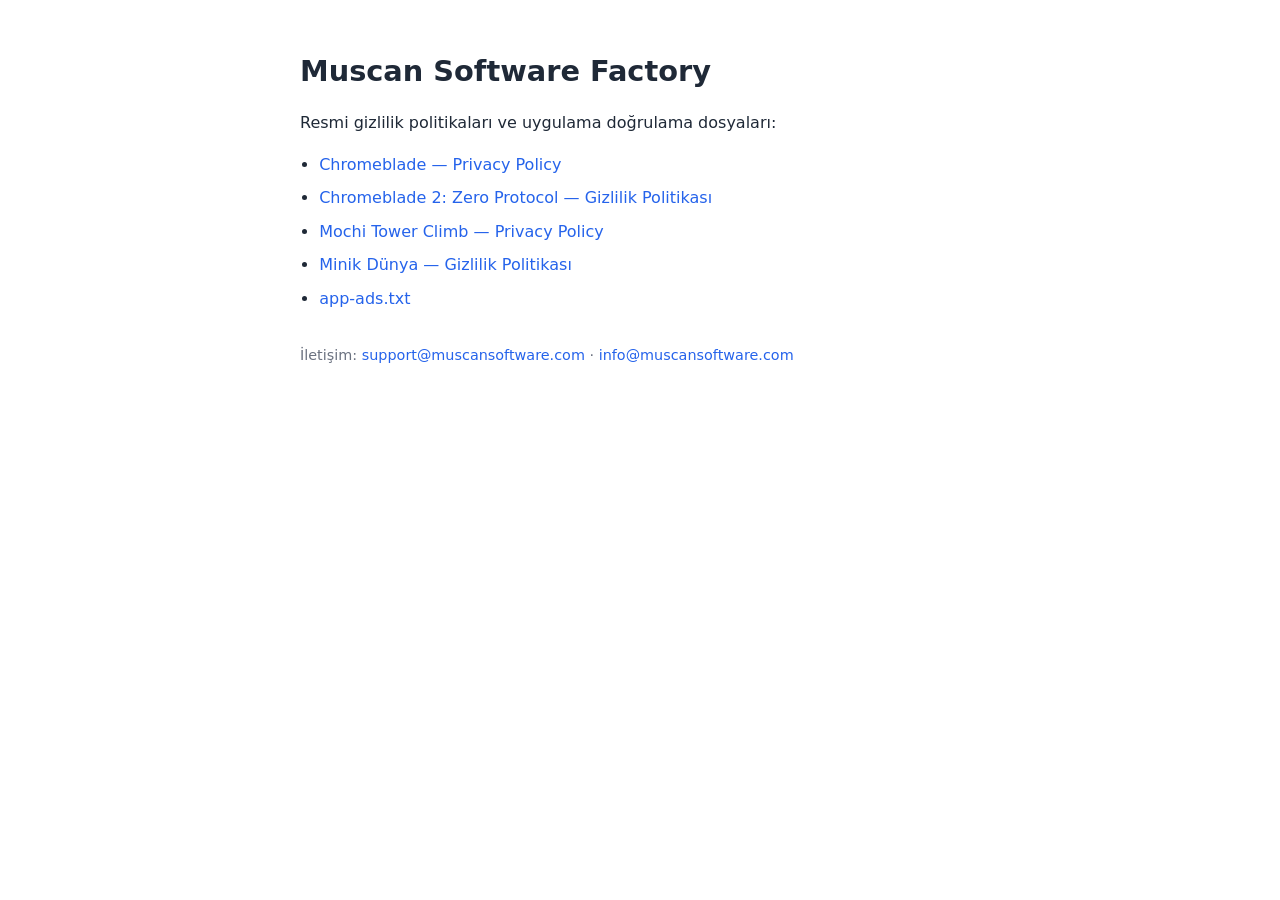
==== index.html @ c7fee3d6 "Initial legal pages, privacy policies and app-ads.txt" ====
﻿<!DOCTYPE html>
<html lang="tr">
<head>
  <meta charset="UTF-8" />
  <meta name="viewport" content="width=device-width, initial-scale=1.0" />
  <title>Muscan Software Factory — Legal &amp; Privacy</title>
  <style>
    body { font-family: system-ui, -apple-system, sans-serif; max-width: 680px; margin: 48px auto; padding: 0 20px; line-height: 1.6; color: #1f2937; }
    h1 { font-size: 1.8rem; margin-bottom: 0.5rem; }
    ul { padding-left: 1.2rem; }
    li { margin: 8px 0; }
    a { color: #2563eb; text-decoration: none; }
    a:hover { text-decoration: underline; }
    .meta { color: #6b7280; font-size: 0.9rem; margin-top: 2rem; }
  </style>
</head>
<body>
  <h1>Muscan Software Factory</h1>
  <p>Resmi gizlilik politikaları ve uygulama doğrulama dosyaları:</p>
  <ul>
    <li><a href="privacy/chromeblade.html">Chromeblade — Privacy Policy</a></li>
    <li><a href="privacy/chromeblade-2.html">Chromeblade 2: Zero Protocol — Gizlilik Politikası</a></li>
    <li><a href="privacy/mochi-tower.html">Mochi Tower Climb — Privacy Policy</a></li>
    <li><a href="privacy/minik-dunya.html">Minik Dünya — Gizlilik Politikası</a></li>
    <li><a href="app-ads.txt">app-ads.txt</a></li>
  </ul>
  <p class="meta">İletişim: <a href="mailto:support@muscansoftware.com">support@muscansoftware.com</a> · <a href="mailto:info@muscansoftware.com">info@muscansoftware.com</a></p>
</body>
</html>
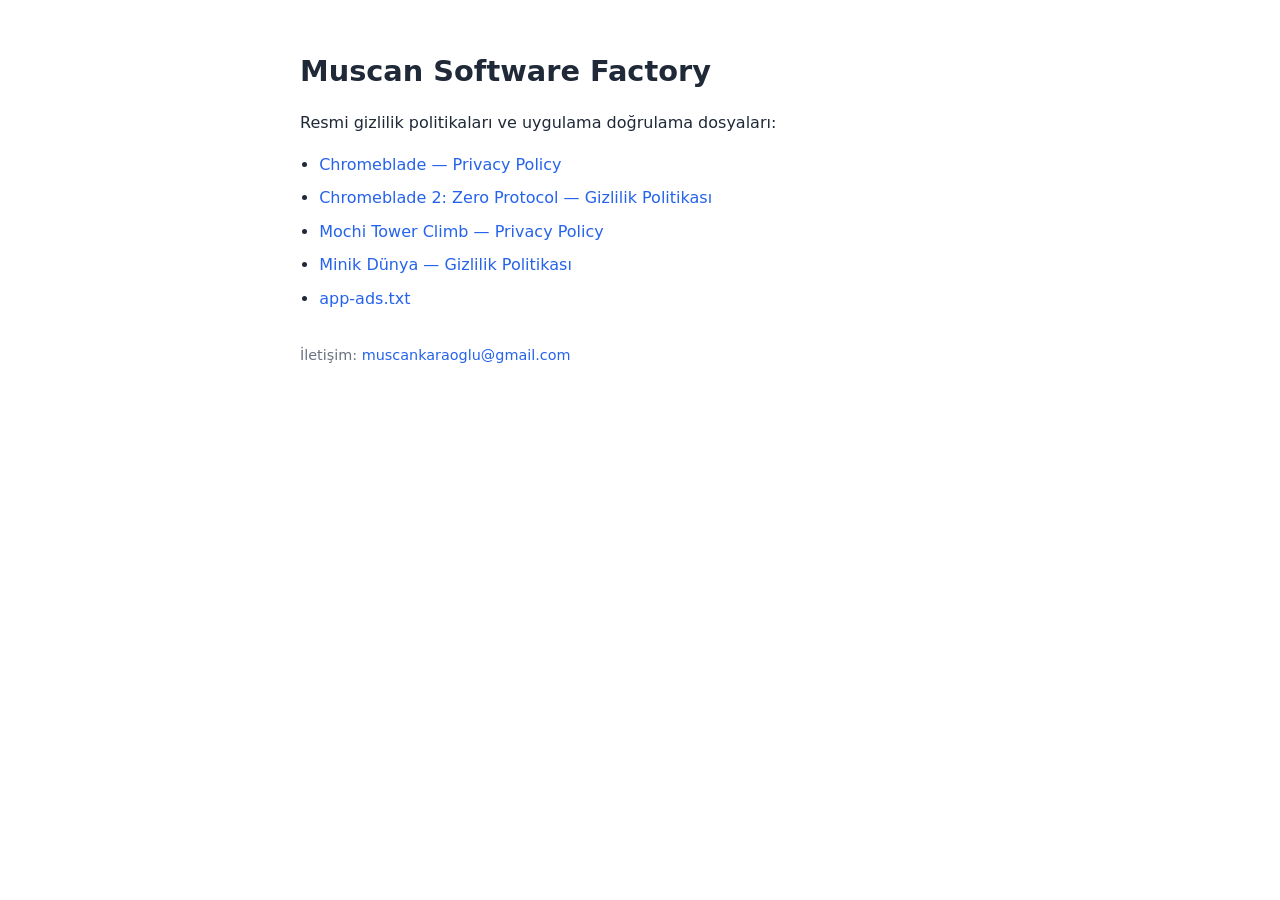
==== commit 44e00dc0: "Update contact email to muscankaraoglu@gmail.com" ====
--- a/index.html
+++ b/index.html
@@ -24,6 +24,7 @@
     <li><a href="privacy/minik-dunya.html">Minik Dünya — Gizlilik Politikası</a></li>
     <li><a href="app-ads.txt">app-ads.txt</a></li>
   </ul>
-  <p class="meta">İletişim: <a href="mailto:support@muscansoftware.com">support@muscansoftware.com</a> · <a href="mailto:info@muscansoftware.com">info@muscansoftware.com</a></p>
+  <p class="meta">İletişim: <a href="mailto:muscankaraoglu@gmail.com">muscankaraoglu@gmail.com</a></p>
 </body>
 </html>
+
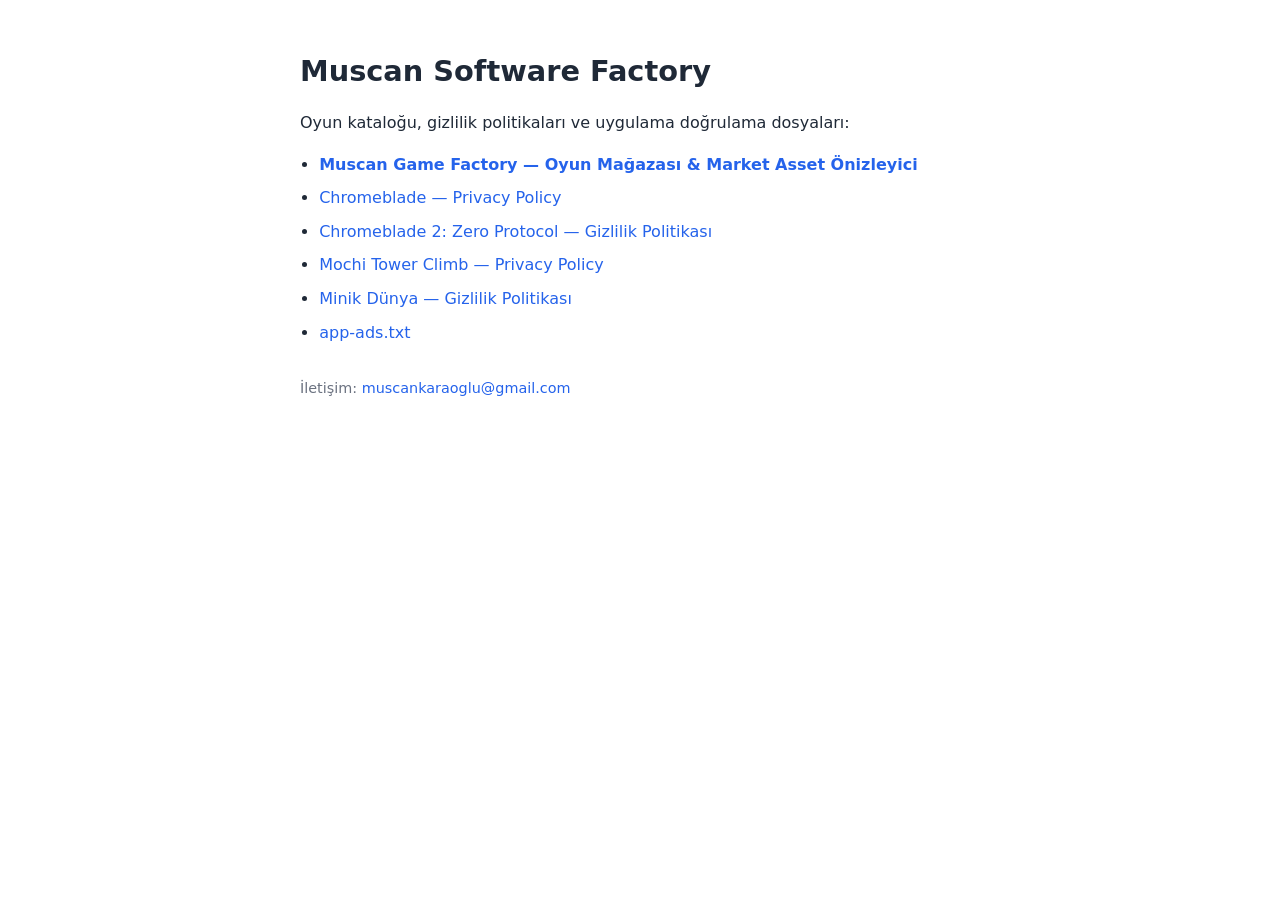
==== commit 82669c4f: "feat(store): add Muscan Game Factory store subpage with app icon and market assets" ====
--- a/index.html
+++ b/index.html
@@ -4,6 +4,8 @@
   <meta charset="UTF-8" />
   <meta name="viewport" content="width=device-width, initial-scale=1.0" />
   <title>Muscan Software Factory — Legal &amp; Privacy</title>
+  <link rel="icon" type="image/png" href="store/app-icon.png" />
+  <link rel="apple-touch-icon" href="store/app-icon.png" />
   <style>
     body { font-family: system-ui, -apple-system, sans-serif; max-width: 680px; margin: 48px auto; padding: 0 20px; line-height: 1.6; color: #1f2937; }
     h1 { font-size: 1.8rem; margin-bottom: 0.5rem; }
@@ -16,8 +18,9 @@
 </head>
 <body>
   <h1>Muscan Software Factory</h1>
-  <p>Resmi gizlilik politikaları ve uygulama doğrulama dosyaları:</p>
+  <p>Oyun kataloğu, gizlilik politikaları ve uygulama doğrulama dosyaları:</p>
   <ul>
+    <li><strong><a href="store/">Muscan Game Factory — Oyun Mağazası &amp; Market Asset Önizleyici</a></strong></li>
     <li><a href="privacy/chromeblade.html">Chromeblade — Privacy Policy</a></li>
     <li><a href="privacy/chromeblade-2.html">Chromeblade 2: Zero Protocol — Gizlilik Politikası</a></li>
     <li><a href="privacy/mochi-tower.html">Mochi Tower Climb — Privacy Policy</a></li>
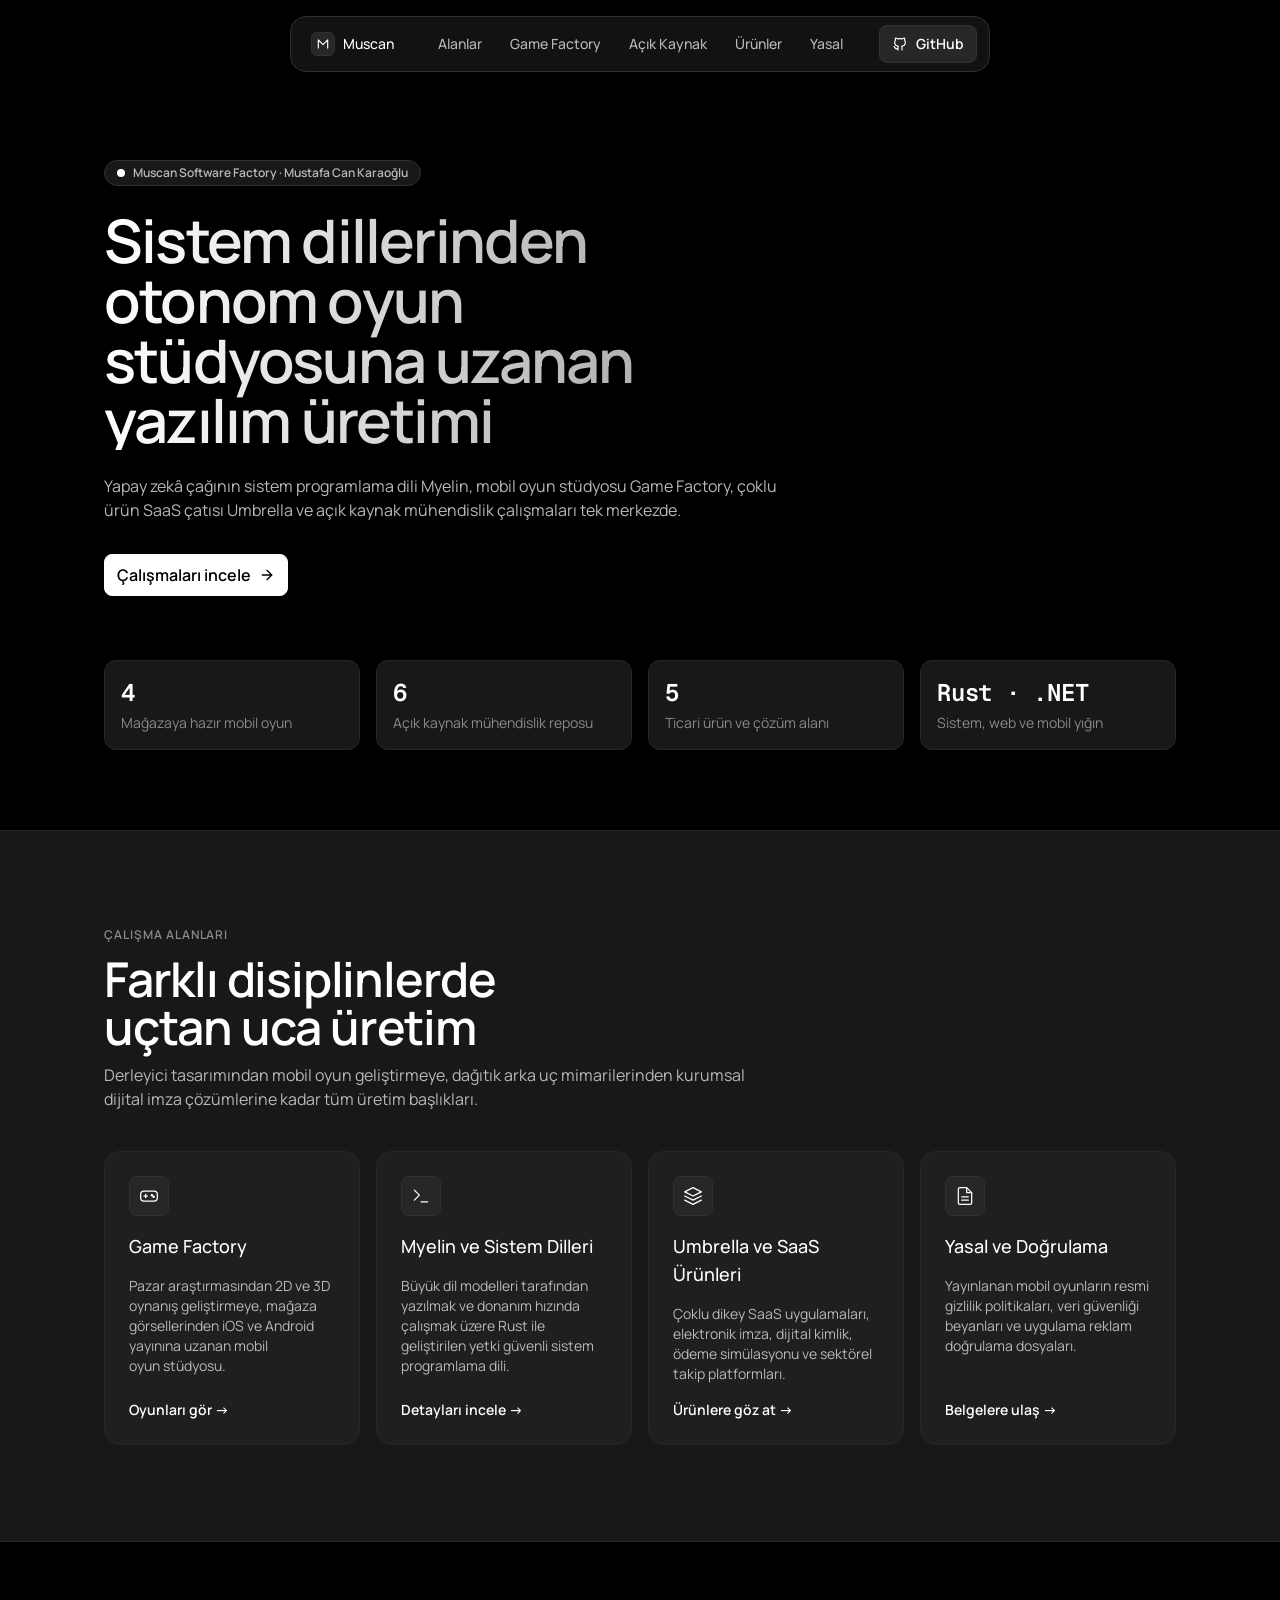
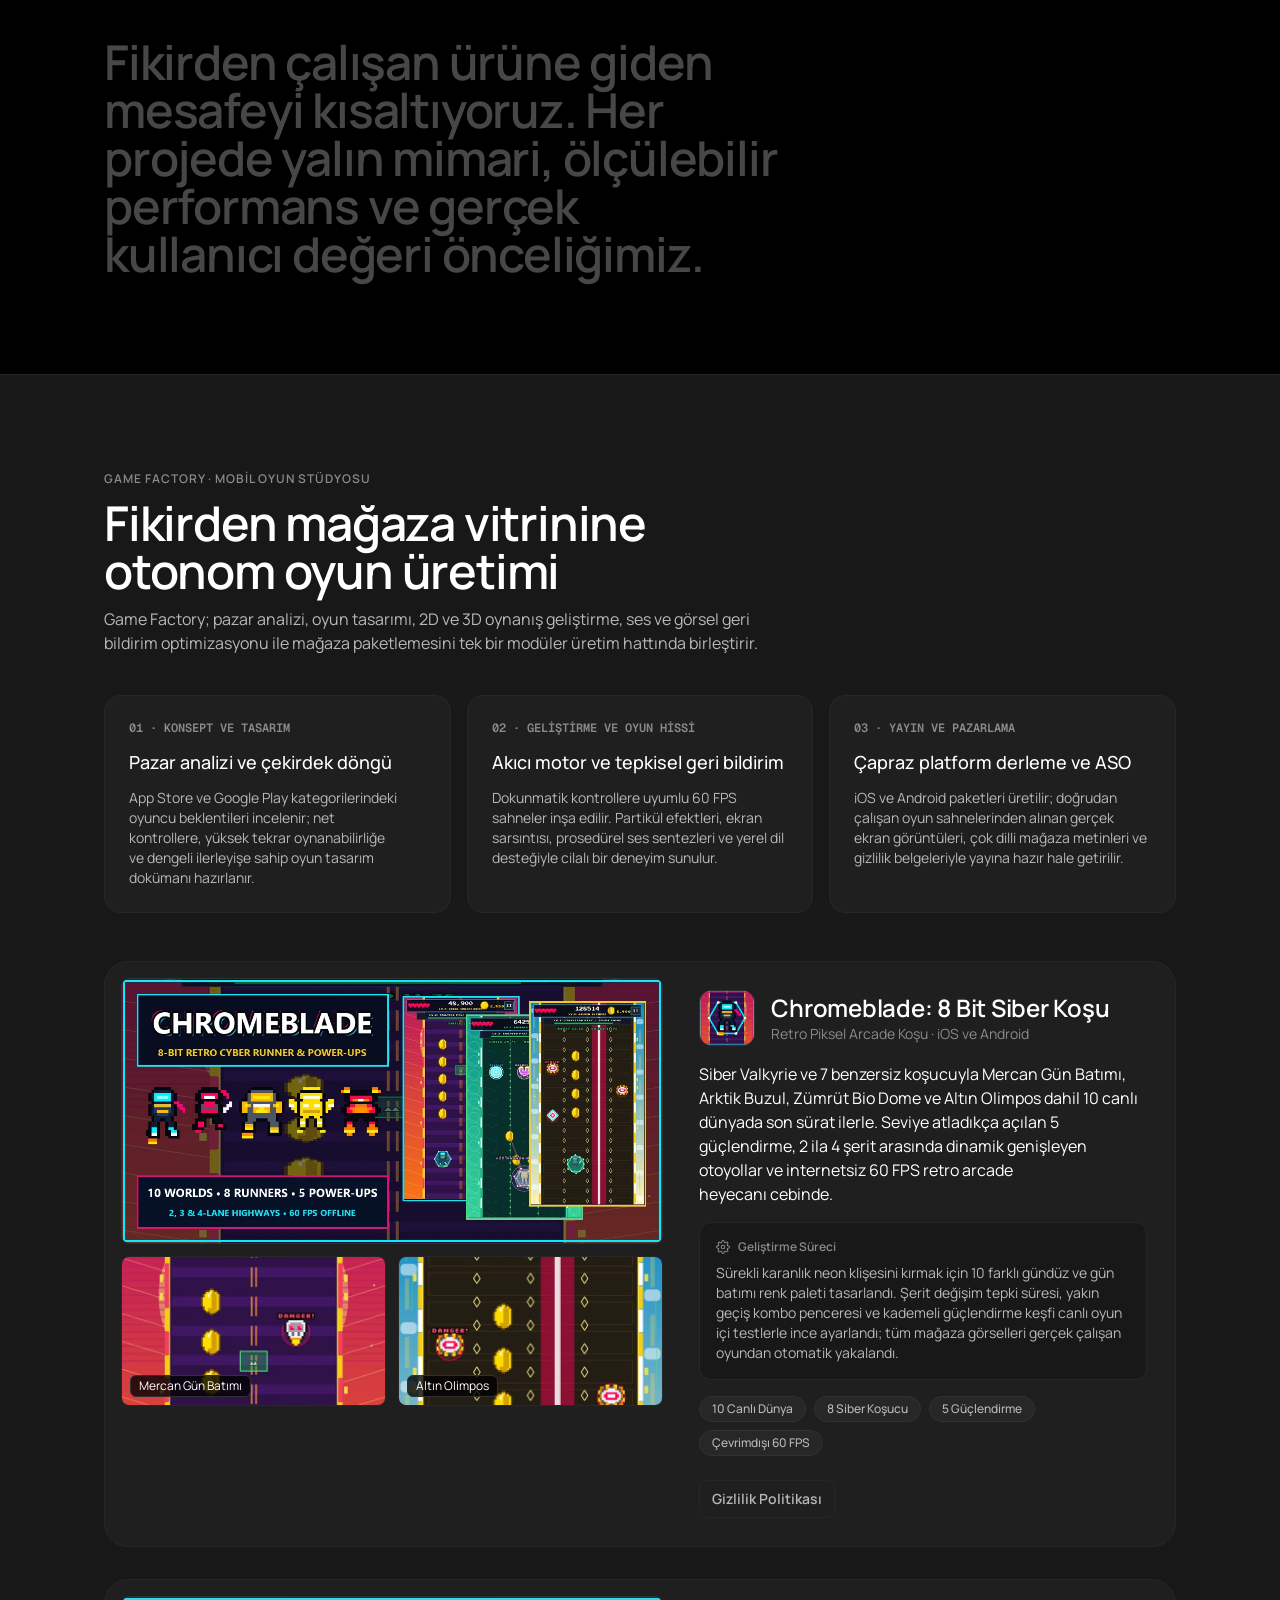
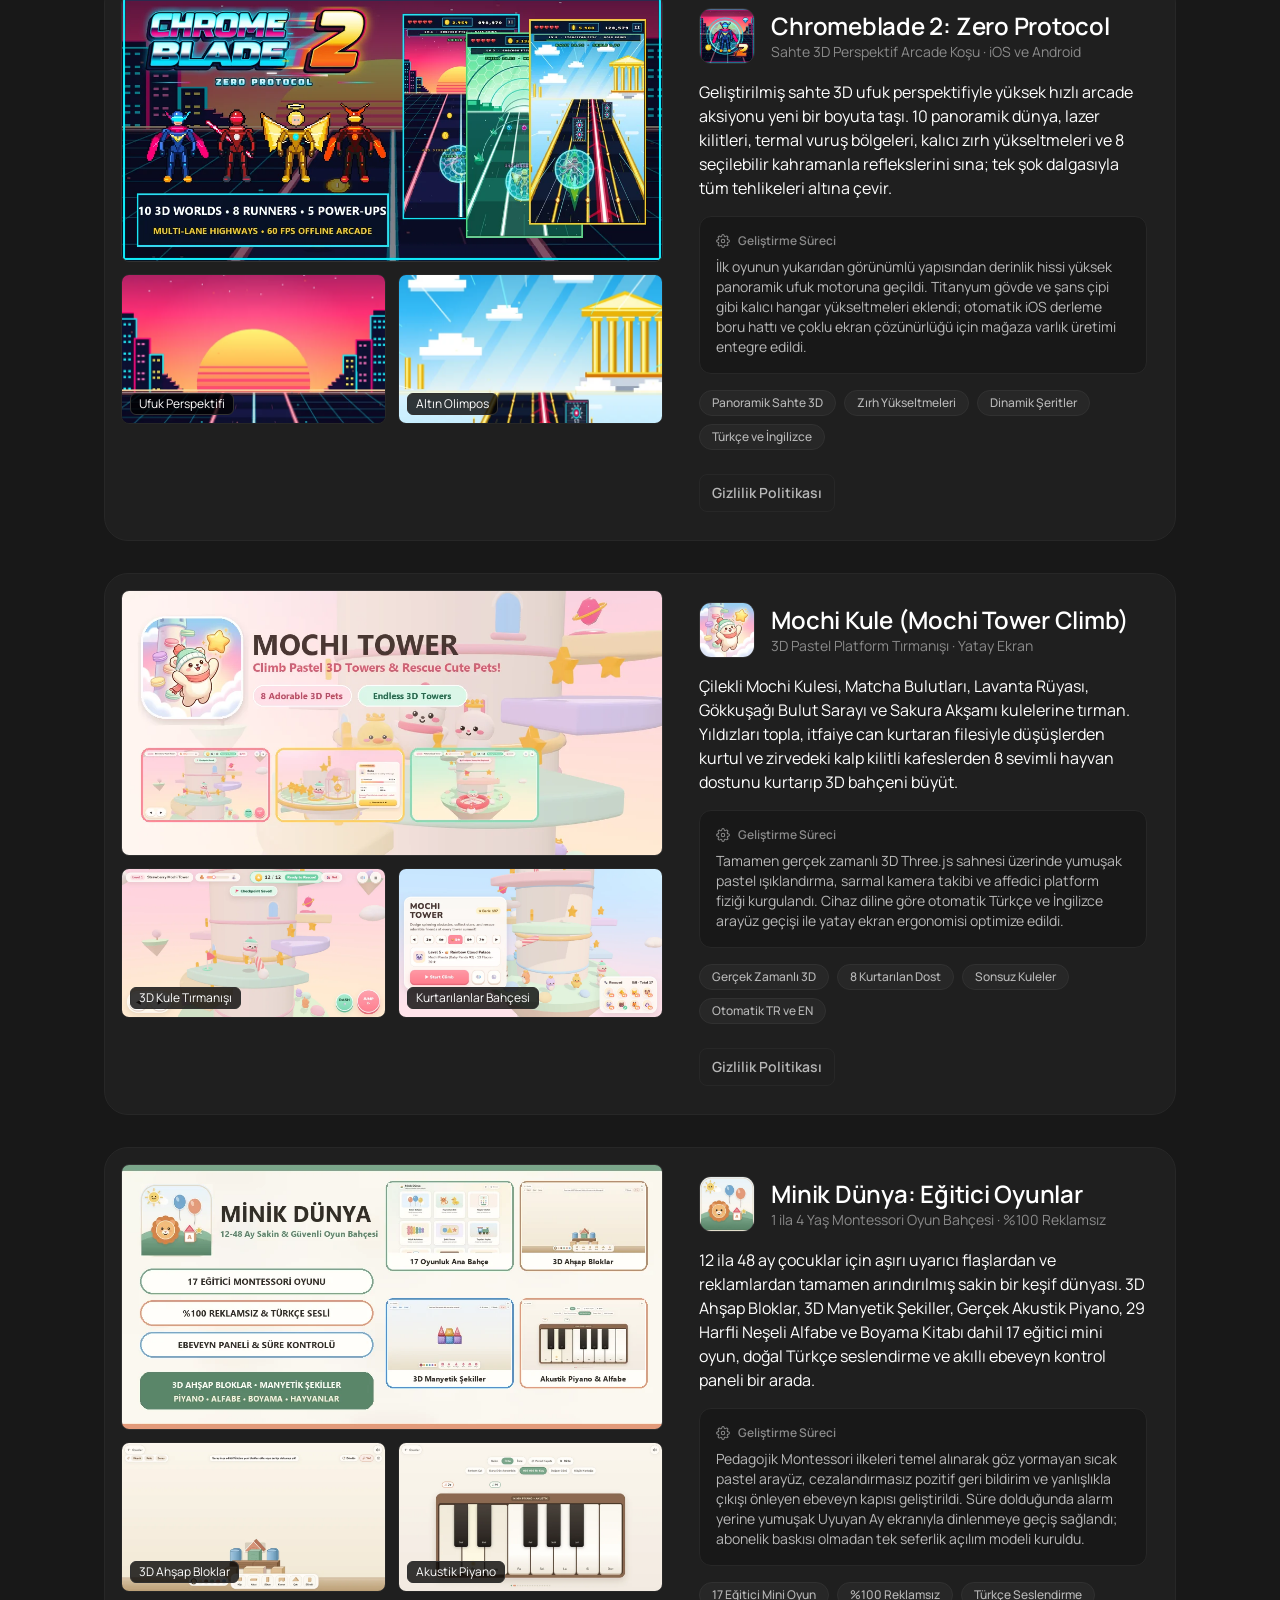
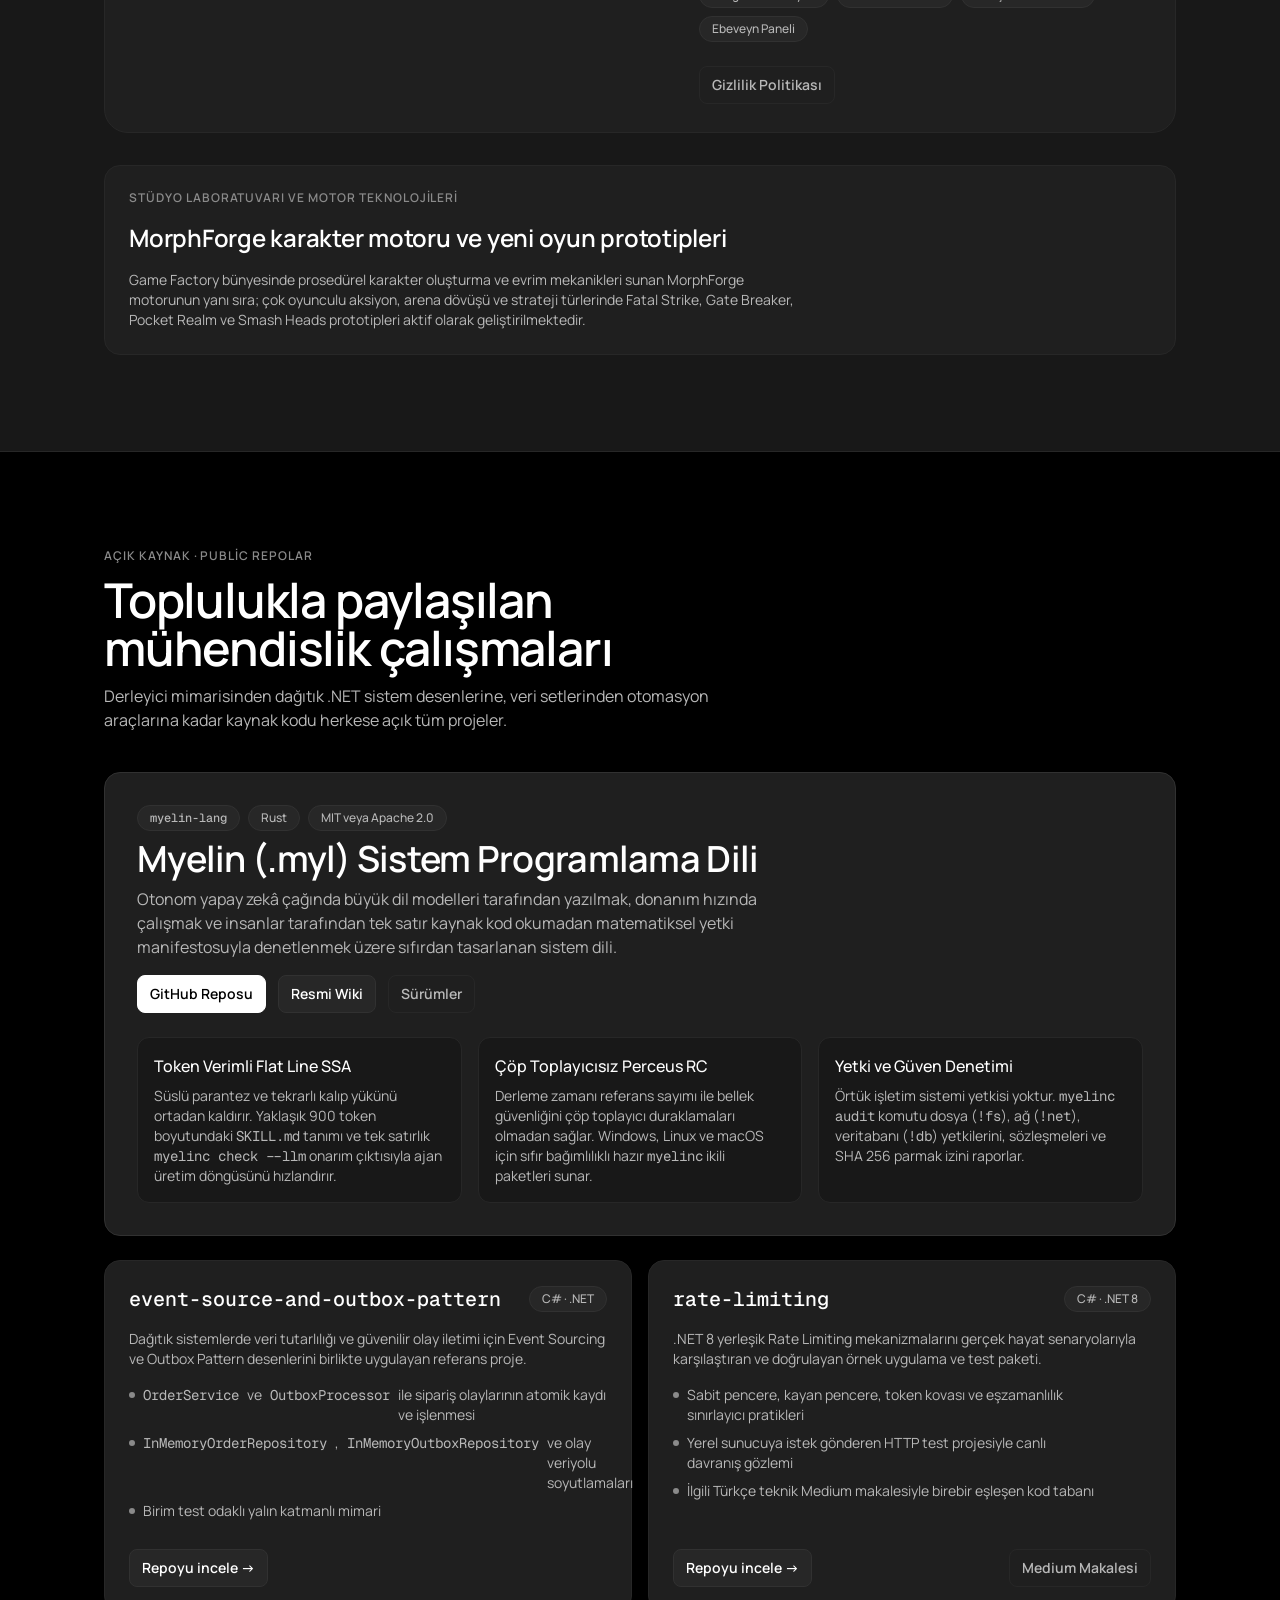
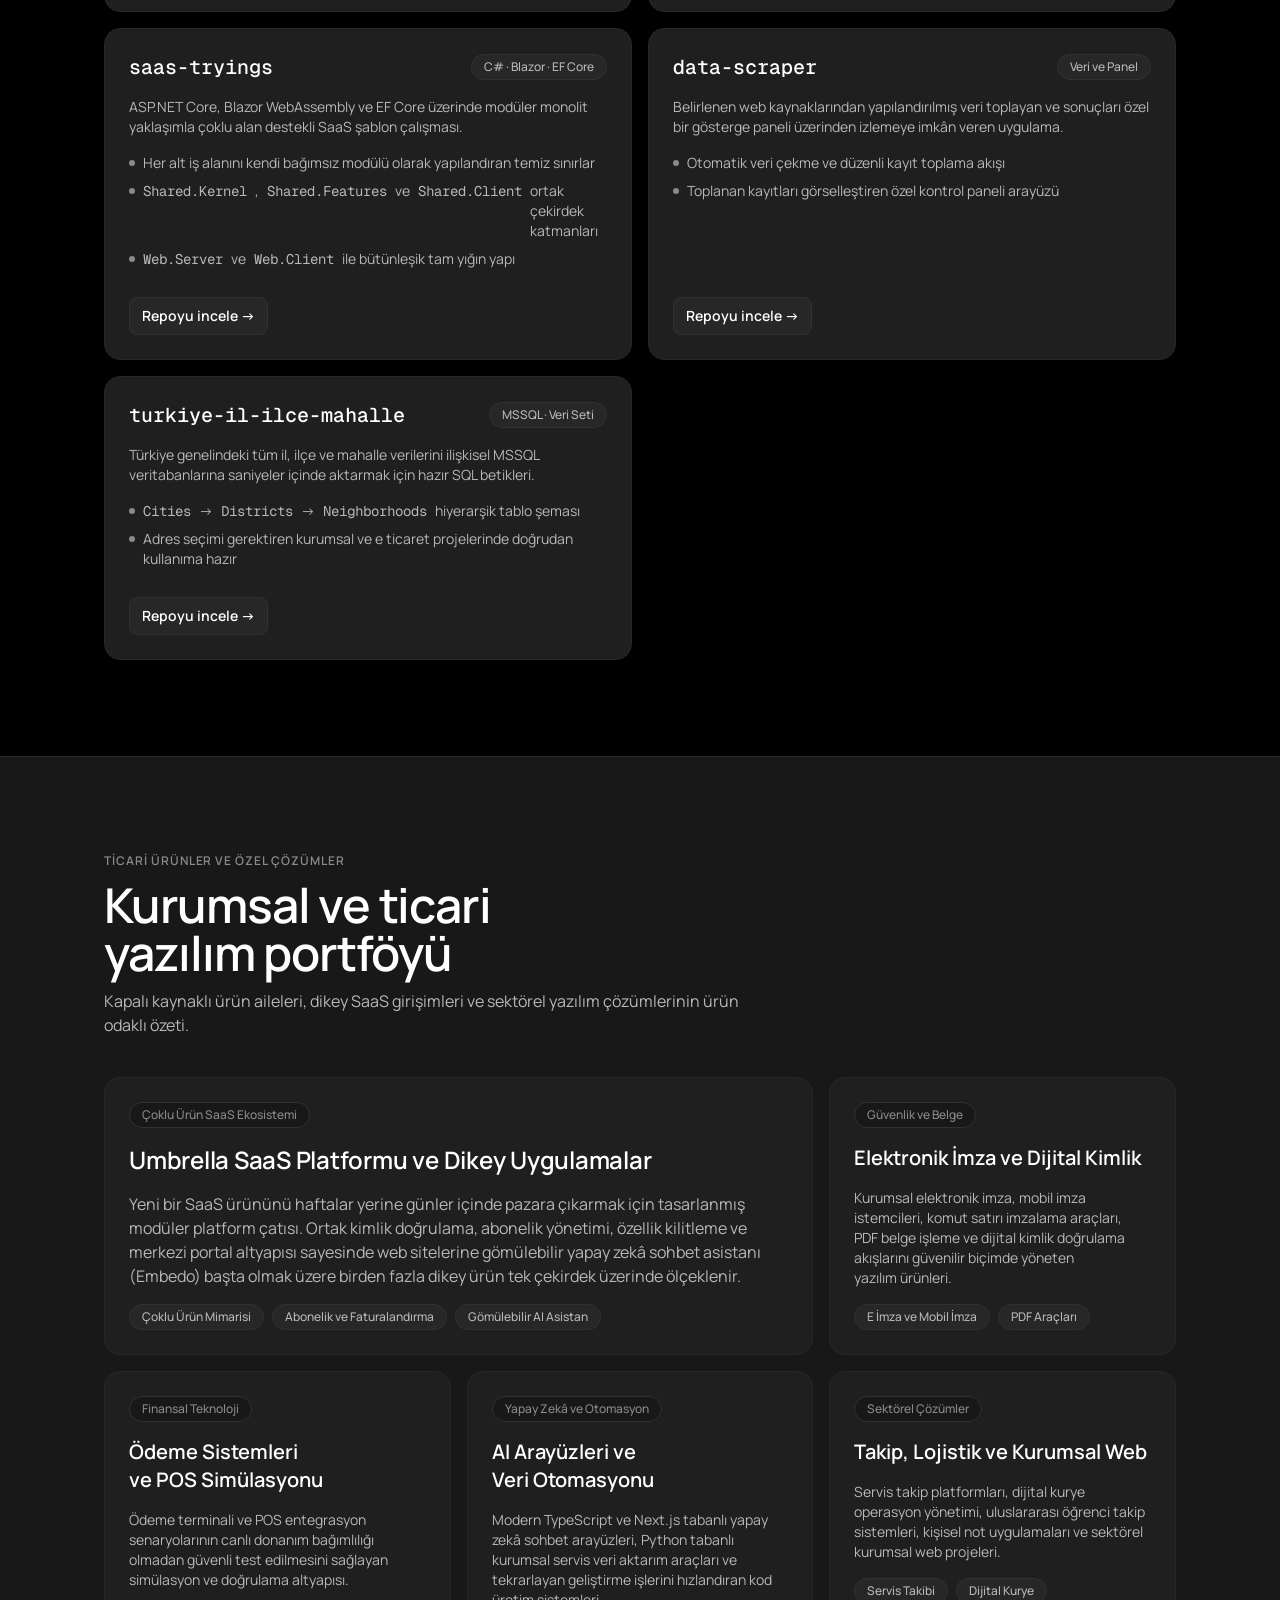
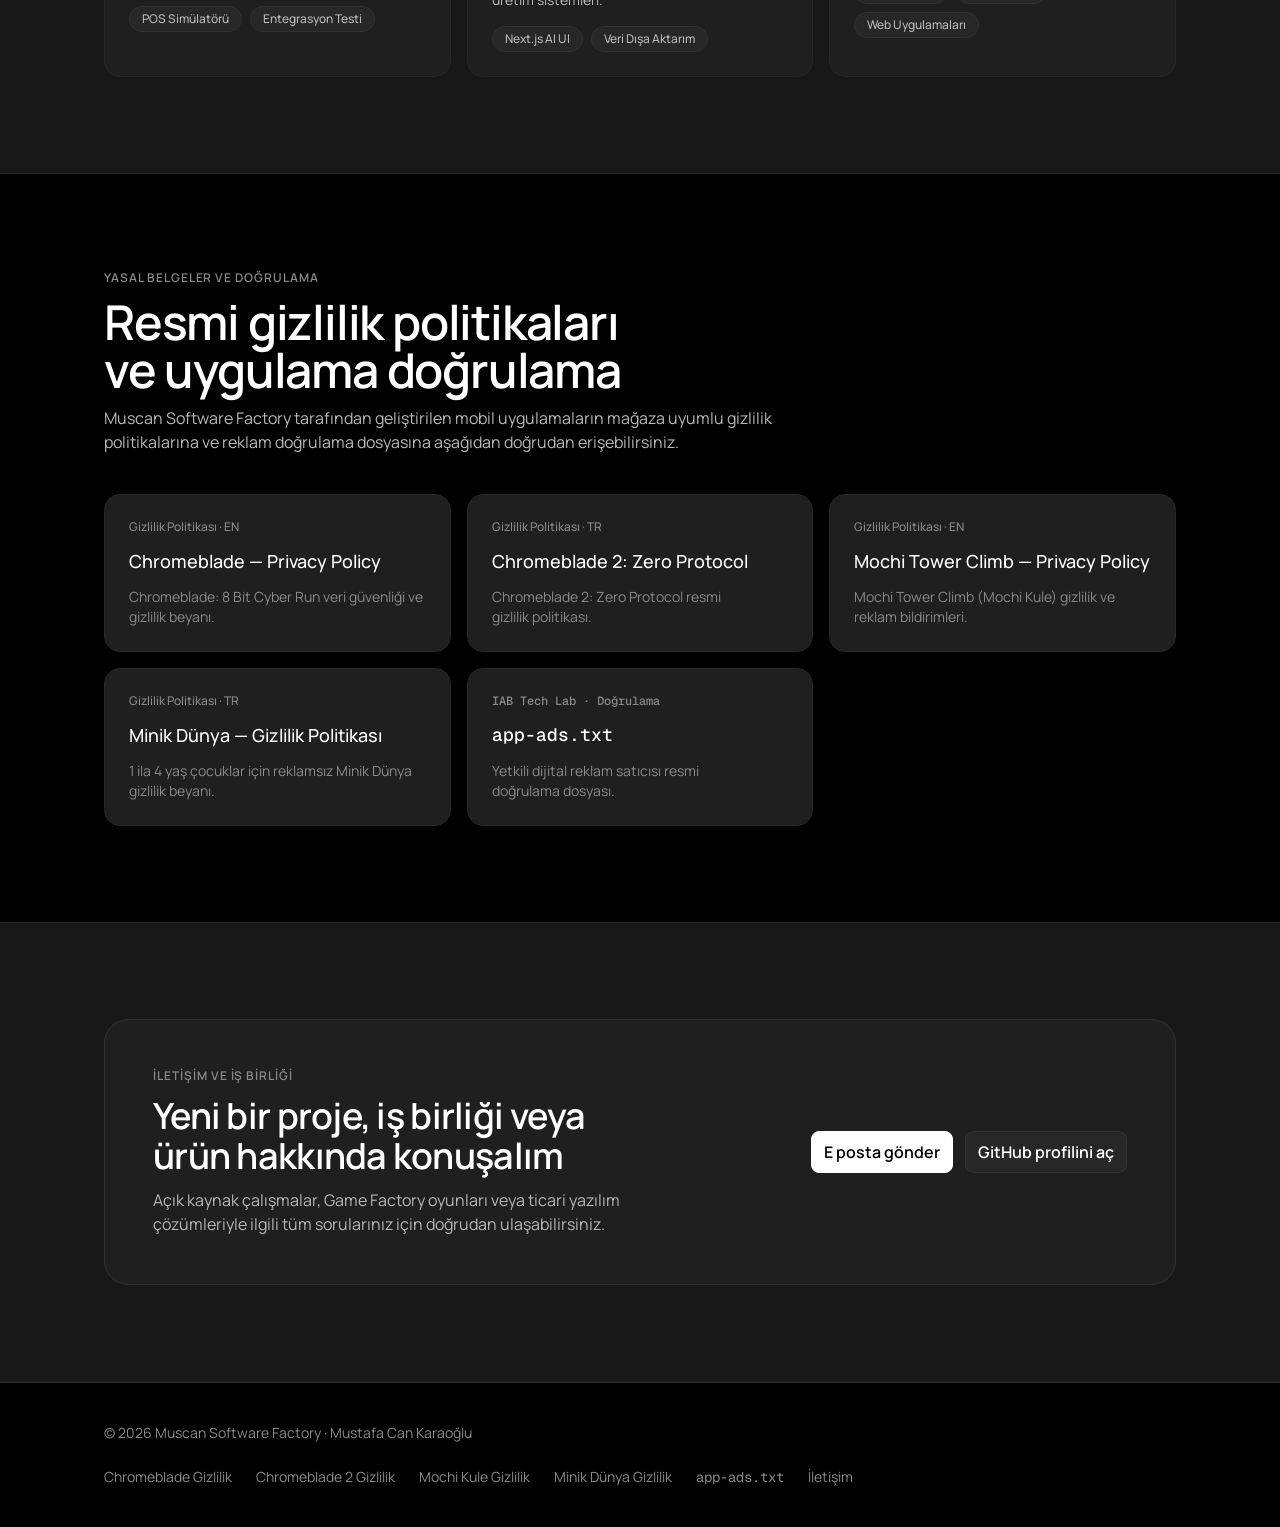
==== commit 4278d339: "Update GitHub Pages landing page with full portfolio and Game Factory showcase" ====
--- a/index.html
+++ b/index.html
@@ -3,31 +3,775 @@
 <head>
   <meta charset="UTF-8" />
   <meta name="viewport" content="width=device-width, initial-scale=1.0" />
-  <title>Muscan Software Factory — Legal &amp; Privacy</title>
-  <link rel="icon" type="image/png" href="store/app-icon.png" />
-  <link rel="apple-touch-icon" href="store/app-icon.png" />
-  <style>
-    body { font-family: system-ui, -apple-system, sans-serif; max-width: 680px; margin: 48px auto; padding: 0 20px; line-height: 1.6; color: #1f2937; }
-    h1 { font-size: 1.8rem; margin-bottom: 0.5rem; }
-    ul { padding-left: 1.2rem; }
-    li { margin: 8px 0; }
-    a { color: #2563eb; text-decoration: none; }
-    a:hover { text-decoration: underline; }
-    .meta { color: #6b7280; font-size: 0.9rem; margin-top: 2rem; }
-  </style>
+  <title>Muscan Software Factory · Yazılım Mühendisliği, Açık Kaynak ve Oyun Stüdyosu</title>
+  <meta name="description" content="Mustafa Can Karaoğlu ve Muscan Software Factory: Myelin sistem dili, Game Factory mobil oyun stüdyosu, Umbrella SaaS ekosistemi, açık kaynak projeler ve resmi gizlilik politikaları." />
+  <meta property="og:type" content="website" />
+  <meta property="og:url" content="https://muscankaraoglu.github.io/" />
+  <meta property="og:title" content="Muscan Software Factory · Yazılım Mühendisliği ve Oyun Stüdyosu" />
+  <meta property="og:description" content="Myelin sistem programlama dili, Game Factory mobil oyunları, Umbrella SaaS ürünleri ve açık kaynak mühendislik çalışmaları." />
+  <meta property="og:image" content="https://muscankaraoglu.github.io/assets/games/chromeblade2-feature.webp" />
+  <meta name="twitter:card" content="summary_large_image" />
+  <meta name="theme-color" content="#000000" />
+  <link rel="icon" type="image/svg+xml" href="assets/favicon.svg" />
+  <link rel="preconnect" href="https://fonts.googleapis.com" />
+  <link rel="preconnect" href="https://fonts.gstatic.com" crossorigin />
+  <link href="https://fonts.googleapis.com/css2?family=Geist+Mono:wght@400;500;600&family=Manrope:wght@400;500;600;700&display=swap" rel="stylesheet" />
+  <link rel="stylesheet" href="styles.css" />
 </head>
 <body>
-  <h1>Muscan Software Factory</h1>
-  <p>Oyun kataloğu, gizlilik politikaları ve uygulama doğrulama dosyaları:</p>
-  <ul>
-    <li><strong><a href="store/">Muscan Game Factory — Oyun Mağazası &amp; Market Asset Önizleyici</a></strong></li>
-    <li><a href="privacy/chromeblade.html">Chromeblade — Privacy Policy</a></li>
-    <li><a href="privacy/chromeblade-2.html">Chromeblade 2: Zero Protocol — Gizlilik Politikası</a></li>
-    <li><a href="privacy/mochi-tower.html">Mochi Tower Climb — Privacy Policy</a></li>
-    <li><a href="privacy/minik-dunya.html">Minik Dünya — Gizlilik Politikası</a></li>
-    <li><a href="app-ads.txt">app-ads.txt</a></li>
-  </ul>
-  <p class="meta">İletişim: <a href="mailto:muscankaraoglu@gmail.com">muscankaraoglu@gmail.com</a></p>
+  <a href="#main-content" class="skip-link button-sm">İçeriğe geç</a>
+
+  <!-- Floating Top Navigation -->
+  <header class="nav-wrapper">
+    <nav class="nav-bar" aria-label="Ana gezinme">
+      <a href="#top" class="nav-brand">
+        <span class="nav-logo-mark" aria-hidden="true">
+          <svg width="14" height="14" viewBox="0 0 24 24" fill="none" stroke="currentColor" stroke-width="2" stroke-linecap="round" stroke-linejoin="round">
+            <path d="M4 19V5l8 8 8-8v14" />
+          </svg>
+        </span>
+        <span class="title-4">Muscan</span>
+      </a>
+
+      <ul class="nav-links">
+        <li><a href="#work-areas" class="nav-link title-4" data-section="work-areas">Alanlar</a></li>
+        <li><a href="#game-factory" class="nav-link title-4" data-section="game-factory">Game Factory</a></li>
+        <li><a href="#open-source" class="nav-link title-4" data-section="open-source">Açık Kaynak</a></li>
+        <li><a href="#private-works" class="nav-link title-4" data-section="private-works">Ürünler</a></li>
+        <li><a href="#legal" class="nav-link title-4" data-section="legal">Yasal</a></li>
+      </ul>
+
+      <div class="nav-actions">
+        <a href="https://github.com/muscankaraoglu" target="_blank" rel="noopener noreferrer" class="btn btn-secondary button-sm nav-desktop-cta">
+          <svg width="16" height="16" viewBox="0 0 24 24" fill="none" stroke="currentColor" stroke-width="1.75" stroke-linecap="round" stroke-linejoin="round" aria-hidden="true">
+            <path d="M9 19c-4.3 1.4-4.3-2.5-6-3m12 5v-3.5c0-1 .1-1.4-.5-2 2.8-.3 5.5-1.4 5.5-6a4.6 4.6 0 0 0-1.3-3.2 4.2 4.2 0 0 0-.1-3.2s-1.1-.3-3.5 1.3a12.3 12.3 0 0 0-6.2 0C6.5 2.8 5.4 3.1 5.4 3.1a4.2 4.2 0 0 0-.1 3.2A4.6 4.6 0 0 0 4 9.5c0 4.6 2.7 5.7 5.5 6-.6.6-.6 1.2-.5 2V21" />
+          </svg>
+          <span>GitHub</span>
+        </a>
+
+        <button id="menu-toggle" class="menu-toggle" type="button" aria-expanded="false" aria-controls="mobile-drawer" aria-label="Menüyü aç">
+          <span class="menu-toggle-lines" aria-hidden="true">
+            <span></span>
+            <span></span>
+          </span>
+        </button>
+      </div>
+    </nav>
+  </header>
+
+  <!-- Full-Height Mobile Menu Drawer -->
+  <div id="mobile-drawer" class="mobile-drawer" aria-hidden="true">
+    <nav aria-label="Mobil gezinme">
+      <ul class="mobile-drawer-list">
+        <li class="mobile-drawer-item"><a href="#work-areas" class="mobile-drawer-link heading-3">Çalışma Alanları</a></li>
+        <li class="mobile-drawer-item"><a href="#game-factory" class="mobile-drawer-link heading-3">Game Factory</a></li>
+        <li class="mobile-drawer-item"><a href="#open-source" class="mobile-drawer-link heading-3">Açık Kaynak</a></li>
+        <li class="mobile-drawer-item"><a href="#private-works" class="mobile-drawer-link heading-3">Ticari Ürünler</a></li>
+        <li class="mobile-drawer-item"><a href="#legal" class="mobile-drawer-link heading-3">Yasal ve Gizlilik</a></li>
+        <li class="mobile-drawer-item"><a href="https://github.com/muscankaraoglu" target="_blank" rel="noopener noreferrer" class="mobile-drawer-link heading-3">GitHub Profili</a></li>
+      </ul>
+    </nav>
+  </div>
+
+  <main id="main-content">
+    <!-- Hero Section -->
+    <section id="top" class="hero">
+      <div class="container">
+        <div class="hero-inner">
+          <div class="eyebrow-pill caption-3">
+            <span class="eyebrow-dot" aria-hidden="true"></span>
+            <span>Muscan Software Factory · Mustafa Can Karaoğlu</span>
+          </div>
+
+          <h1 class="heading-1 hero-heading">
+            Sistem dillerinden otonom oyun<br />stüdyosuna uzanan yazılım üretimi
+          </h1>
+
+          <p class="body-3 hero-sub">
+            Yapay zekâ çağının sistem programlama dili Myelin, mobil oyun stüdyosu Game Factory, çoklu ürün SaaS çatısı Umbrella ve açık kaynak mühendislik çalışmaları tek merkezde.
+          </p>
+
+          <div class="hero-cta-row">
+            <a href="#game-factory" class="btn btn-primary button-md">
+              <span>Çalışmaları incele</span>
+              <svg width="16" height="16" viewBox="0 0 24 24" fill="none" stroke="currentColor" stroke-width="2" stroke-linecap="round" stroke-linejoin="round" aria-hidden="true">
+                <path d="M5 12h14" />
+                <path d="m12 5 7 7-7 7" />
+              </svg>
+            </a>
+          </div>
+
+          <div class="proof-strip" aria-label="Öne çıkan çalışmalar özeti">
+            <div class="proof-item">
+              <span class="heading-5 proof-value mono">4</span>
+              <span class="caption-2 proof-label">Mağazaya hazır mobil oyun</span>
+            </div>
+            <div class="proof-item">
+              <span class="heading-5 proof-value mono">6</span>
+              <span class="caption-2 proof-label">Açık kaynak mühendislik reposu</span>
+            </div>
+            <div class="proof-item">
+              <span class="heading-5 proof-value mono">5</span>
+              <span class="caption-2 proof-label">Ticari ürün ve çözüm alanı</span>
+            </div>
+            <div class="proof-item">
+              <span class="heading-5 proof-value mono">Rust · .NET</span>
+              <span class="caption-2 proof-label">Sistem, web ve mobil yığın</span>
+            </div>
+          </div>
+        </div>
+      </div>
+    </section>
+
+    <!-- Work Areas Overview -->
+    <section id="work-areas" class="section section-elevated">
+      <div class="container">
+        <div class="section-header reveal">
+          <span class="caption-3 section-kicker">Çalışma Alanları</span>
+          <h2 class="heading-2">Farklı disiplinlerde uçtan uca üretim</h2>
+          <p class="body-3 section-desc">
+            Derleyici tasarımından mobil oyun geliştirmeye, dağıtık arka uç mimarilerinden kurumsal dijital imza çözümlerine kadar tüm üretim başlıkları.
+          </p>
+        </div>
+
+        <div class="pillars-grid">
+          <article class="pillar-card reveal">
+            <div class="pillar-icon" aria-hidden="true">
+              <svg width="20" height="20" viewBox="0 0 24 24" fill="none" stroke="currentColor" stroke-width="1.5" stroke-linecap="round" stroke-linejoin="round">
+                <rect x="2" y="6" width="20" height="12" rx="4" />
+                <path d="M6 12h4" />
+                <path d="M8 10v4" />
+                <circle cx="15.5" cy="11" r="0.75" fill="currentColor" />
+                <circle cx="17.5" cy="13" r="0.75" fill="currentColor" />
+              </svg>
+            </div>
+            <h3 class="title-2">Game Factory</h3>
+            <p class="body-6">Pazar araştırmasından 2D ve 3D oynanış geliştirmeye, mağaza görsellerinden iOS ve Android yayınına uzanan mobil oyun stüdyosu.</p>
+            <a href="#game-factory" class="pillar-link button-sm">Oyunları gör →</a>
+          </article>
+
+          <article class="pillar-card reveal">
+            <div class="pillar-icon" aria-hidden="true">
+              <svg width="20" height="20" viewBox="0 0 24 24" fill="none" stroke="currentColor" stroke-width="1.5" stroke-linecap="round" stroke-linejoin="round">
+                <polyline points="4 17 10 11 4 5" />
+                <line x1="12" y1="19" x2="20" y2="19" />
+              </svg>
+            </div>
+            <h3 class="title-2">Myelin ve Sistem Dilleri</h3>
+            <p class="body-6">Büyük dil modelleri tarafından yazılmak ve donanım hızında çalışmak üzere Rust ile geliştirilen yetki güvenli sistem programlama dili.</p>
+            <a href="#open-source" class="pillar-link button-sm">Detayları incele →</a>
+          </article>
+
+          <article class="pillar-card reveal">
+            <div class="pillar-icon" aria-hidden="true">
+              <svg width="20" height="20" viewBox="0 0 24 24" fill="none" stroke="currentColor" stroke-width="1.5" stroke-linecap="round" stroke-linejoin="round">
+                <polygon points="12 2 2 7 12 12 22 7 12 2" />
+                <polyline points="2 17 12 22 22 17" />
+                <polyline points="2 12 12 17 22 12" />
+              </svg>
+            </div>
+            <h3 class="title-2">Umbrella ve SaaS Ürünleri</h3>
+            <p class="body-6">Çoklu dikey SaaS uygulamaları, elektronik imza, dijital kimlik, ödeme simülasyonu ve sektörel takip platformları.</p>
+            <a href="#private-works" class="pillar-link button-sm">Ürünlere göz at →</a>
+          </article>
+
+          <article class="pillar-card reveal">
+            <div class="pillar-icon" aria-hidden="true">
+              <svg width="20" height="20" viewBox="0 0 24 24" fill="none" stroke="currentColor" stroke-width="1.5" stroke-linecap="round" stroke-linejoin="round">
+                <path d="M14 2H6a2 2 0 0 0-2 2v16a2 2 0 0 0 2 2h12a2 2 0 0 0 2-2V8z" />
+                <polyline points="14 2 14 8 20 8" />
+                <line x1="16" y1="13" x2="8" y2="13" />
+                <line x1="16" y1="17" x2="8" y2="17" />
+              </svg>
+            </div>
+            <h3 class="title-2">Yasal ve Doğrulama</h3>
+            <p class="body-6">Yayınlanan mobil oyunların resmi gizlilik politikaları, veri güvenliği beyanları ve uygulama reklam doğrulama dosyaları.</p>
+            <a href="#legal" class="pillar-link button-sm">Belgelere ulaş →</a>
+          </article>
+        </div>
+      </div>
+    </section>
+
+    <!-- Mandatory Tagline Reveal Section (B11) -->
+    <section class="tagline-section" aria-label="Mühendislik yaklaşımı">
+      <div class="container">
+        <p id="tagline-reveal" class="heading-2 tagline-copy">
+          Fikirden çalışan ürüne giden mesafeyi kısaltıyoruz. Her projede yalın mimari, ölçülebilir performans ve gerçek kullanıcı değeri önceliğimiz.
+        </p>
+      </div>
+    </section>
+
+    <!-- Game Factory Section -->
+    <section id="game-factory" class="section section-elevated">
+      <div class="container">
+        <div class="section-header reveal">
+          <span class="caption-3 section-kicker">Game Factory · Mobil Oyun Stüdyosu</span>
+          <h2 class="heading-2">Fikirden mağaza vitrinine otonom oyun üretimi</h2>
+          <p class="body-3 section-desc">
+            Game Factory; pazar analizi, oyun tasarımı, 2D ve 3D oynanış geliştirme, ses ve görsel geri bildirim optimizasyonu ile mağaza paketlemesini tek bir modüler üretim hattında birleştirir.
+          </p>
+        </div>
+
+        <!-- 3-Step Studio Process -->
+        <div class="process-grid">
+          <article class="process-card reveal">
+            <span class="caption-3 mono process-step-num">01 · KONSEPT VE TASARIM</span>
+            <h3 class="title-2">Pazar analizi ve çekirdek döngü</h3>
+            <p class="body-6">App Store ve Google Play kategorilerindeki oyuncu beklentileri incelenir; net kontrollere, yüksek tekrar oynanabilirliğe ve dengeli ilerleyişe sahip oyun tasarım dokümanı hazırlanır.</p>
+          </article>
+          <article class="process-card reveal">
+            <span class="caption-3 mono process-step-num">02 · GELİŞTİRME VE OYUN HİSSİ</span>
+            <h3 class="title-2">Akıcı motor ve tepkisel geri bildirim</h3>
+            <p class="body-6">Dokunmatik kontrollere uyumlu 60 FPS sahneler inşa edilir. Partikül efektleri, ekran sarsıntısı, prosedürel ses sentezleri ve yerel dil desteğiyle cilalı bir deneyim sunulur.</p>
+          </article>
+          <article class="process-card reveal">
+            <span class="caption-3 mono process-step-num">03 · YAYIN VE PAZARLAMA</span>
+            <h3 class="title-2">Çapraz platform derleme ve ASO</h3>
+            <p class="body-6">iOS ve Android paketleri üretilir; doğrudan çalışan oyun sahnelerinden alınan gerçek ekran görüntüleri, çok dilli mağaza metinleri ve gizlilik belgeleriyle yayına hazır hale getirilir.</p>
+          </article>
+        </div>
+
+        <!-- Flagship Games -->
+        <div class="games-list">
+          <!-- Game 1: Chromeblade -->
+          <article class="game-card reveal">
+            <div class="game-media">
+              <button type="button" class="game-feature-btn" data-lightbox-src="assets/games/chromeblade-feature.webp" data-lightbox-alt="Chromeblade 8 Bit Siber Koşu tanıtım görseli" data-lightbox-title="Chromeblade: 8 Bit Siber Koşu">
+                <img src="assets/games/chromeblade-feature.webp" alt="Chromeblade 8 Bit Siber Koşu tanıtım görseli" class="game-feature-img" width="1024" height="500" loading="lazy" />
+              </button>
+              <div class="game-thumbs">
+                <button type="button" class="game-thumb-btn" data-lightbox-src="assets/games/chromeblade-shot-1.webp" data-lightbox-alt="Chromeblade Mercan Gün Batımı oyun içi sahnesi" data-lightbox-title="Chromeblade · Mercan Gün Batımı">
+                  <img src="assets/games/chromeblade-shot-1.webp" alt="Chromeblade Mercan Gün Batımı oyun içi sahnesi" class="game-thumb-img game-thumb-img--portrait" width="540" height="960" loading="lazy" />
+                  <span class="caption-5 game-thumb-caption">Mercan Gün Batımı</span>
+                </button>
+                <button type="button" class="game-thumb-btn" data-lightbox-src="assets/games/chromeblade-shot-2.webp" data-lightbox-alt="Chromeblade Altın Olimpos oyun içi sahnesi" data-lightbox-title="Chromeblade · Altın Olimpos">
+                  <img src="assets/games/chromeblade-shot-2.webp" alt="Chromeblade Altın Olimpos oyun içi sahnesi" class="game-thumb-img game-thumb-img--portrait" width="540" height="960" loading="lazy" />
+                  <span class="caption-5 game-thumb-caption">Altın Olimpos</span>
+                </button>
+              </div>
+            </div>
+
+            <div class="game-content">
+              <div class="game-head">
+                <img src="assets/games/chromeblade-icon.webp" alt="Chromeblade uygulama ikonu" class="game-icon" width="56" height="56" loading="lazy" />
+                <div>
+                  <h3 class="heading-5">Chromeblade: 8 Bit Siber Koşu</h3>
+                  <p class="caption-2 game-subtitle">Retro Piksel Arcade Koşu · iOS ve Android</p>
+                </div>
+              </div>
+
+              <p class="body-3 game-marketing">
+                Siber Valkyrie ve 7 benzersiz koşucuyla Mercan Gün Batımı, Arktik Buzul, Zümrüt Bio Dome ve Altın Olimpos dahil 10 canlı dünyada son sürat ilerle. Seviye atladıkça açılan 5 güçlendirme, 2 ila 4 şerit arasında dinamik genişleyen otoyollar ve internetsiz 60 FPS retro arcade heyecanı cebinde.
+              </p>
+
+              <div class="game-process-box">
+                <span class="caption-3 game-process-label">
+                  <svg width="14" height="14" viewBox="0 0 24 24" fill="none" stroke="currentColor" stroke-width="1.75" stroke-linecap="round" stroke-linejoin="round" aria-hidden="true">
+                    <circle cx="12" cy="12" r="3" />
+                    <path d="M19.4 15a1.65 1.65 0 0 0 .33 1.82l.06.06a2 2 0 1 1-2.83 2.83l-.06-.06a1.65 1.65 0 0 0-1.82-.33 1.65 1.65 0 0 0-1 1.51V21a2 2 0 1 1-4 0v-.09A1.65 1.65 0 0 0 9 19.4a1.65 1.65 0 0 0-1.82.33l-.06.06a2 2 0 1 1-2.83-2.83l.06-.06a1.65 1.65 0 0 0 .33-1.82 1.65 1.65 0 0 0-1.51-1H3a2 2 0 1 1 0-4h.09A1.65 1.65 0 0 0 4.6 9a1.65 1.65 0 0 0-.33-1.82l-.06-.06a2 2 0 1 1 2.83-2.83l.06.06a1.65 1.65 0 0 0 1.82.33H9a1.65 1.65 0 0 0 1-1.51V3a2 2 0 1 1 4 0v.09a1.65 1.65 0 0 0 1 1.51 1.65 1.65 0 0 0 1.82-.33l.06-.06a2 2 0 1 1 2.83 2.83l-.06.06a1.65 1.65 0 0 0-.33 1.82V9c.26.6.85 1 1.51 1H21a2 2 0 1 1 0 4h-.09a1.65 1.65 0 0 0-1.51 1z" />
+                  </svg>
+                  Geliştirme Süreci
+                </span>
+                <p class="body-6">
+                  Sürekli karanlık neon klişesini kırmak için 10 farklı gündüz ve gün batımı renk paleti tasarlandı. Şerit değişim tepki süresi, yakın geçiş kombo penceresi ve kademeli güçlendirme keşfi canlı oyun içi testlerle ince ayarlandı; tüm mağaza görselleri gerçek çalışan oyundan otomatik yakalandı.
+                </p>
+              </div>
+
+              <div class="tag-row">
+                <span class="tag caption-4">10 Canlı Dünya</span>
+                <span class="tag caption-4">8 Siber Koşucu</span>
+                <span class="tag caption-4">5 Güçlendirme</span>
+                <span class="tag caption-4">Çevrimdışı 60 FPS</span>
+              </div>
+
+              <div class="game-actions">
+                <a href="privacy/chromeblade.html" class="btn btn-ghost button-sm">Gizlilik Politikası</a>
+              </div>
+            </div>
+          </article>
+
+          <!-- Game 2: Chromeblade 2 -->
+          <article class="game-card reveal">
+            <div class="game-media">
+              <button type="button" class="game-feature-btn" data-lightbox-src="assets/games/chromeblade2-feature.webp" data-lightbox-alt="Chromeblade 2 Zero Protocol tanıtım görseli" data-lightbox-title="Chromeblade 2: Zero Protocol">
+                <img src="assets/games/chromeblade2-feature.webp" alt="Chromeblade 2 Zero Protocol tanıtım görseli" class="game-feature-img" width="1024" height="500" loading="lazy" />
+              </button>
+              <div class="game-thumbs">
+                <button type="button" class="game-thumb-btn" data-lightbox-src="assets/games/chromeblade2-shot-1.webp" data-lightbox-alt="Chromeblade 2 perspektif otoyol sahnesi" data-lightbox-title="Chromeblade 2 · Perspektif Otoyol">
+                  <img src="assets/games/chromeblade2-shot-1.webp" alt="Chromeblade 2 perspektif otoyol sahnesi" class="game-thumb-img game-thumb-img--portrait" width="540" height="960" loading="lazy" />
+                  <span class="caption-5 game-thumb-caption">Ufuk Perspektifi</span>
+                </button>
+                <button type="button" class="game-thumb-btn" data-lightbox-src="assets/games/chromeblade2-shot-2.webp" data-lightbox-alt="Chromeblade 2 Altın Olimpos 3D perspektif sahnesi" data-lightbox-title="Chromeblade 2 · Altın Olimpos">
+                  <img src="assets/games/chromeblade2-shot-2.webp" alt="Chromeblade 2 Altın Olimpos 3D perspektif sahnesi" class="game-thumb-img game-thumb-img--portrait" width="540" height="960" loading="lazy" />
+                  <span class="caption-5 game-thumb-caption">Altın Olimpos</span>
+                </button>
+              </div>
+            </div>
+
+            <div class="game-content">
+              <div class="game-head">
+                <img src="assets/games/chromeblade2-icon.webp" alt="Chromeblade 2 uygulama ikonu" class="game-icon" width="56" height="56" loading="lazy" />
+                <div>
+                  <h3 class="heading-5">Chromeblade 2: Zero Protocol</h3>
+                  <p class="caption-2 game-subtitle">Sahte 3D Perspektif Arcade Koşu · iOS ve Android</p>
+                </div>
+              </div>
+
+              <p class="body-3 game-marketing">
+                Geliştirilmiş sahte 3D ufuk perspektifiyle yüksek hızlı arcade aksiyonu yeni bir boyuta taşı. 10 panoramik dünya, lazer kilitleri, termal vuruş bölgeleri, kalıcı zırh yükseltmeleri ve 8 seçilebilir kahramanla reflekslerini sına; tek şok dalgasıyla tüm tehlikeleri altına çevir.
+              </p>
+
+              <div class="game-process-box">
+                <span class="caption-3 game-process-label">
+                  <svg width="14" height="14" viewBox="0 0 24 24" fill="none" stroke="currentColor" stroke-width="1.75" stroke-linecap="round" stroke-linejoin="round" aria-hidden="true">
+                    <circle cx="12" cy="12" r="3" />
+                    <path d="M19.4 15a1.65 1.65 0 0 0 .33 1.82l.06.06a2 2 0 1 1-2.83 2.83l-.06-.06a1.65 1.65 0 0 0-1.82-.33 1.65 1.65 0 0 0-1 1.51V21a2 2 0 1 1-4 0v-.09A1.65 1.65 0 0 0 9 19.4a1.65 1.65 0 0 0-1.82.33l-.06.06a2 2 0 1 1-2.83-2.83l.06-.06a1.65 1.65 0 0 0 .33-1.82 1.65 1.65 0 0 0-1.51-1H3a2 2 0 1 1 0-4h.09A1.65 1.65 0 0 0 4.6 9a1.65 1.65 0 0 0-.33-1.82l-.06-.06a2 2 0 1 1 2.83-2.83l.06.06a1.65 1.65 0 0 0 1.82.33H9a1.65 1.65 0 0 0 1-1.51V3a2 2 0 1 1 4 0v.09a1.65 1.65 0 0 0 1 1.51 1.65 1.65 0 0 0 1.82-.33l.06-.06a2 2 0 1 1 2.83 2.83l-.06.06a1.65 1.65 0 0 0-.33 1.82V9c.26.6.85 1 1.51 1H21a2 2 0 1 1 0 4h-.09a1.65 1.65 0 0 0-1.51 1z" />
+                  </svg>
+                  Geliştirme Süreci
+                </span>
+                <p class="body-6">
+                  İlk oyunun yukarıdan görünümlü yapısından derinlik hissi yüksek panoramik ufuk motoruna geçildi. Titanyum gövde ve şans çipi gibi kalıcı hangar yükseltmeleri eklendi; otomatik iOS derleme boru hattı ve çoklu ekran çözünürlüğü için mağaza varlık üretimi entegre edildi.
+                </p>
+              </div>
+
+              <div class="tag-row">
+                <span class="tag caption-4">Panoramik Sahte 3D</span>
+                <span class="tag caption-4">Zırh Yükseltmeleri</span>
+                <span class="tag caption-4">Dinamik Şeritler</span>
+                <span class="tag caption-4">Türkçe ve İngilizce</span>
+              </div>
+
+              <div class="game-actions">
+                <a href="privacy/chromeblade-2.html" class="btn btn-ghost button-sm">Gizlilik Politikası</a>
+              </div>
+            </div>
+          </article>
+
+          <!-- Game 3: Mochi Tower Climb -->
+          <article class="game-card reveal">
+            <div class="game-media">
+              <button type="button" class="game-feature-btn" data-lightbox-src="assets/games/mochi-feature.webp" data-lightbox-alt="Mochi Kule 3D platform oyunu tanıtım görseli" data-lightbox-title="Mochi Kule (Mochi Tower Climb)">
+                <img src="assets/games/mochi-feature.webp" alt="Mochi Kule 3D platform oyunu tanıtım görseli" class="game-feature-img" width="1024" height="500" loading="lazy" />
+              </button>
+              <div class="game-thumbs">
+                <button type="button" class="game-thumb-btn" data-lightbox-src="assets/games/mochi-shot-1.webp" data-lightbox-alt="Mochi Kule Çilekli Mochi Kulesi 3D tırmanış sahnesi" data-lightbox-title="Mochi Kule · 3D Tırmanış">
+                  <img src="assets/games/mochi-shot-1.webp" alt="Mochi Kule Çilekli Mochi Kulesi 3D tırmanış sahnesi" class="game-thumb-img" width="960" height="540" loading="lazy" />
+                  <span class="caption-5 game-thumb-caption">3D Kule Tırmanışı</span>
+                </button>
+                <button type="button" class="game-thumb-btn" data-lightbox-src="assets/games/mochi-shot-2.webp" data-lightbox-alt="Mochi Kule kurtarılan hayvan dostlar bahçesi" data-lightbox-title="Mochi Kule · Kurtarılanlar Bahçesi">
+                  <img src="assets/games/mochi-shot-2.webp" alt="Mochi Kule kurtarılan hayvan dostlar bahçesi" class="game-thumb-img" width="960" height="540" loading="lazy" />
+                  <span class="caption-5 game-thumb-caption">Kurtarılanlar Bahçesi</span>
+                </button>
+              </div>
+            </div>
+
+            <div class="game-content">
+              <div class="game-head">
+                <img src="assets/games/mochi-icon.webp" alt="Mochi Kule uygulama ikonu" class="game-icon" width="56" height="56" loading="lazy" />
+                <div>
+                  <h3 class="heading-5">Mochi Kule (Mochi Tower Climb)</h3>
+                  <p class="caption-2 game-subtitle">3D Pastel Platform Tırmanışı · Yatay Ekran</p>
+                </div>
+              </div>
+
+              <p class="body-3 game-marketing">
+                Çilekli Mochi Kulesi, Matcha Bulutları, Lavanta Rüyası, Gökkuşağı Bulut Sarayı ve Sakura Akşamı kulelerine tırman. Yıldızları topla, itfaiye can kurtaran filesiyle düşüşlerden kurtul ve zirvedeki kalp kilitli kafeslerden 8 sevimli hayvan dostunu kurtarıp 3D bahçeni büyüt.
+              </p>
+
+              <div class="game-process-box">
+                <span class="caption-3 game-process-label">
+                  <svg width="14" height="14" viewBox="0 0 24 24" fill="none" stroke="currentColor" stroke-width="1.75" stroke-linecap="round" stroke-linejoin="round" aria-hidden="true">
+                    <circle cx="12" cy="12" r="3" />
+                    <path d="M19.4 15a1.65 1.65 0 0 0 .33 1.82l.06.06a2 2 0 1 1-2.83 2.83l-.06-.06a1.65 1.65 0 0 0-1.82-.33 1.65 1.65 0 0 0-1 1.51V21a2 2 0 1 1-4 0v-.09A1.65 1.65 0 0 0 9 19.4a1.65 1.65 0 0 0-1.82.33l-.06.06a2 2 0 1 1-2.83-2.83l.06-.06a1.65 1.65 0 0 0 .33-1.82 1.65 1.65 0 0 0-1.51-1H3a2 2 0 1 1 0-4h.09A1.65 1.65 0 0 0 4.6 9a1.65 1.65 0 0 0-.33-1.82l-.06-.06a2 2 0 1 1 2.83-2.83l.06.06a1.65 1.65 0 0 0 1.82.33H9a1.65 1.65 0 0 0 1-1.51V3a2 2 0 1 1 4 0v.09a1.65 1.65 0 0 0 1 1.51 1.65 1.65 0 0 0 1.82-.33l.06-.06a2 2 0 1 1 2.83 2.83l-.06.06a1.65 1.65 0 0 0-.33 1.82V9c.26.6.85 1 1.51 1H21a2 2 0 1 1 0 4h-.09a1.65 1.65 0 0 0-1.51 1z" />
+                  </svg>
+                  Geliştirme Süreci
+                </span>
+                <p class="body-6">
+                  Tamamen gerçek zamanlı 3D Three.js sahnesi üzerinde yumuşak pastel ışıklandırma, sarmal kamera takibi ve affedici platform fiziği kurgulandı. Cihaz diline göre otomatik Türkçe ve İngilizce arayüz geçişi ile yatay ekran ergonomisi optimize edildi.
+                </p>
+              </div>
+
+              <div class="tag-row">
+                <span class="tag caption-4">Gerçek Zamanlı 3D</span>
+                <span class="tag caption-4">8 Kurtarılan Dost</span>
+                <span class="tag caption-4">Sonsuz Kuleler</span>
+                <span class="tag caption-4">Otomatik TR ve EN</span>
+              </div>
+
+              <div class="game-actions">
+                <a href="privacy/mochi-tower.html" class="btn btn-ghost button-sm">Gizlilik Politikası</a>
+              </div>
+            </div>
+          </article>
+
+          <!-- Game 4: Minik Dünya -->
+          <article class="game-card reveal">
+            <div class="game-media">
+              <button type="button" class="game-feature-btn" data-lightbox-src="assets/games/minik-feature.webp" data-lightbox-alt="Minik Dünya 1 ila 4 yaş eğitici Montessori oyunları tanıtım görseli" data-lightbox-title="Minik Dünya: Eğitici Oyunlar">
+                <img src="assets/games/minik-feature.webp" alt="Minik Dünya 1 ila 4 yaş eğitici Montessori oyunları tanıtım görseli" class="game-feature-img" width="1024" height="500" loading="lazy" />
+              </button>
+              <div class="game-thumbs">
+                <button type="button" class="game-thumb-btn" data-lightbox-src="assets/games/minik-shot-1.webp" data-lightbox-alt="Minik Dünya 3D Ahşap Bloklar oyun içi sahnesi" data-lightbox-title="Minik Dünya · 3D Ahşap Bloklar">
+                  <img src="assets/games/minik-shot-1.webp" alt="Minik Dünya 3D Ahşap Bloklar oyun içi sahnesi" class="game-thumb-img" width="960" height="540" loading="lazy" />
+                  <span class="caption-5 game-thumb-caption">3D Ahşap Bloklar</span>
+                </button>
+                <button type="button" class="game-thumb-btn" data-lightbox-src="assets/games/minik-shot-2.webp" data-lightbox-alt="Minik Dünya Gerçek Akustik Piyano oyun içi sahnesi" data-lightbox-title="Minik Dünya · Gerçek Akustik Piyano">
+                  <img src="assets/games/minik-shot-2.webp" alt="Minik Dünya Gerçek Akustik Piyano oyun içi sahnesi" class="game-thumb-img" width="960" height="540" loading="lazy" />
+                  <span class="caption-5 game-thumb-caption">Akustik Piyano</span>
+                </button>
+              </div>
+            </div>
+
+            <div class="game-content">
+              <div class="game-head">
+                <img src="assets/games/minik-icon.webp" alt="Minik Dünya uygulama ikonu" class="game-icon" width="56" height="56" loading="lazy" />
+                <div>
+                  <h3 class="heading-5">Minik Dünya: Eğitici Oyunlar</h3>
+                  <p class="caption-2 game-subtitle">1 ila 4 Yaş Montessori Oyun Bahçesi · %100 Reklamsız</p>
+                </div>
+              </div>
+
+              <p class="body-3 game-marketing">
+                12 ila 48 ay çocuklar için aşırı uyarıcı flaşlardan ve reklamlardan tamamen arındırılmış sakin bir keşif dünyası. 3D Ahşap Bloklar, 3D Manyetik Şekiller, Gerçek Akustik Piyano, 29 Harfli Neşeli Alfabe ve Boyama Kitabı dahil 17 eğitici mini oyun, doğal Türkçe seslendirme ve akıllı ebeveyn kontrol paneli bir arada.
+              </p>
+
+              <div class="game-process-box">
+                <span class="caption-3 game-process-label">
+                  <svg width="14" height="14" viewBox="0 0 24 24" fill="none" stroke="currentColor" stroke-width="1.75" stroke-linecap="round" stroke-linejoin="round" aria-hidden="true">
+                    <circle cx="12" cy="12" r="3" />
+                    <path d="M19.4 15a1.65 1.65 0 0 0 .33 1.82l.06.06a2 2 0 1 1-2.83 2.83l-.06-.06a1.65 1.65 0 0 0-1.82-.33 1.65 1.65 0 0 0-1 1.51V21a2 2 0 1 1-4 0v-.09A1.65 1.65 0 0 0 9 19.4a1.65 1.65 0 0 0-1.82.33l-.06.06a2 2 0 1 1-2.83-2.83l.06-.06a1.65 1.65 0 0 0 .33-1.82 1.65 1.65 0 0 0-1.51-1H3a2 2 0 1 1 0-4h.09A1.65 1.65 0 0 0 4.6 9a1.65 1.65 0 0 0-.33-1.82l-.06-.06a2 2 0 1 1 2.83-2.83l.06.06a1.65 1.65 0 0 0 1.82.33H9a1.65 1.65 0 0 0 1-1.51V3a2 2 0 1 1 4 0v.09a1.65 1.65 0 0 0 1 1.51 1.65 1.65 0 0 0 1.82-.33l.06-.06a2 2 0 1 1 2.83 2.83l-.06.06a1.65 1.65 0 0 0-.33 1.82V9c.26.6.85 1 1.51 1H21a2 2 0 1 1 0 4h-.09a1.65 1.65 0 0 0-1.51 1z" />
+                  </svg>
+                  Geliştirme Süreci
+                </span>
+                <p class="body-6">
+                  Pedagojik Montessori ilkeleri temel alınarak göz yormayan sıcak pastel arayüz, cezalandırmasız pozitif geri bildirim ve yanlışlıkla çıkışı önleyen ebeveyn kapısı geliştirildi. Süre dolduğunda alarm yerine yumuşak Uyuyan Ay ekranıyla dinlenmeye geçiş sağlandı; abonelik baskısı olmadan tek seferlik açılım modeli kuruldu.
+                </p>
+              </div>
+
+              <div class="tag-row">
+                <span class="tag caption-4">17 Eğitici Mini Oyun</span>
+                <span class="tag caption-4">%100 Reklamsız</span>
+                <span class="tag caption-4">Türkçe Seslendirme</span>
+                <span class="tag caption-4">Ebeveyn Paneli</span>
+              </div>
+
+              <div class="game-actions">
+                <a href="privacy/minik-dunya.html" class="btn btn-ghost button-sm">Gizlilik Politikası</a>
+              </div>
+            </div>
+          </article>
+        </div>
+
+        <!-- Studio Lab & Prototypes -->
+        <div class="studio-lab reveal">
+          <span class="caption-3 section-kicker">Stüdyo Laboratuvarı ve Motor Teknolojileri</span>
+          <h3 class="heading-5">MorphForge karakter motoru ve yeni oyun prototipleri</h3>
+          <p class="body-6">
+            Game Factory bünyesinde prosedürel karakter oluşturma ve evrim mekanikleri sunan MorphForge motorunun yanı sıra; çok oyunculu aksiyon, arena dövüşü ve strateji türlerinde Fatal Strike, Gate Breaker, Pocket Realm ve Smash Heads prototipleri aktif olarak geliştirilmektedir.
+          </p>
+        </div>
+      </div>
+    </section>
+
+    <!-- Open Source Projects Section (Full Details) -->
+    <section id="open-source" class="section">
+      <div class="container">
+        <div class="section-header reveal">
+          <span class="caption-3 section-kicker">Açık Kaynak · Public Repolar</span>
+          <h2 class="heading-2">Toplulukla paylaşılan mühendislik çalışmaları</h2>
+          <p class="body-3 section-desc">
+            Derleyici mimarisinden dağıtık .NET sistem desenlerine, veri setlerinden otomasyon araçlarına kadar kaynak kodu herkese açık tüm projeler.
+          </p>
+        </div>
+
+        <!-- Featured Public Repo: Myelin -->
+        <article class="featured-repo reveal">
+          <div class="featured-repo-top">
+            <div class="featured-repo-title">
+              <div class="tag-row">
+                <span class="tag caption-4 mono">myelin-lang</span>
+                <span class="tag caption-4">Rust</span>
+                <span class="tag caption-4">MIT veya Apache 2.0</span>
+              </div>
+              <h3 class="heading-3">Myelin (.myl) Sistem Programlama Dili</h3>
+              <p class="body-3 featured-repo-desc">
+                Otonom yapay zekâ çağında büyük dil modelleri tarafından yazılmak, donanım hızında çalışmak ve insanlar tarafından tek satır kaynak kod okumadan matematiksel yetki manifestosuyla denetlenmek üzere sıfırdan tasarlanan sistem dili.
+              </p>
+            </div>
+            <div class="cta-actions">
+              <a href="https://github.com/muscankaraoglu/myelin-lang" target="_blank" rel="noopener noreferrer" class="btn btn-primary button-sm">GitHub Reposu</a>
+              <a href="https://muscankaraoglu.github.io/myelin-lang/" target="_blank" rel="noopener noreferrer" class="btn btn-secondary button-sm">Resmi Wiki</a>
+              <a href="https://github.com/muscankaraoglu/myelin-lang/releases" target="_blank" rel="noopener noreferrer" class="btn btn-ghost button-sm">Sürümler</a>
+            </div>
+          </div>
+
+          <div class="repo-specs-grid">
+            <div class="repo-spec">
+              <h4 class="title-3">Token Verimli Flat Line SSA</h4>
+              <p class="body-6">Süslü parantez ve tekrarlı kalıp yükünü ortadan kaldırır. Yaklaşık 900 token boyutundaki <span class="mono">SKILL.md</span> tanımı ve tek satırlık <span class="mono">myelinc check --llm</span> onarım çıktısıyla ajan üretim döngüsünü hızlandırır.</p>
+            </div>
+            <div class="repo-spec">
+              <h4 class="title-3">Çöp Toplayıcısız Perceus RC</h4>
+              <p class="body-6">Derleme zamanı referans sayımı ile bellek güvenliğini çöp toplayıcı duraklamaları olmadan sağlar. Windows, Linux ve macOS için sıfır bağımlılıklı hazır <span class="mono">myelinc</span> ikili paketleri sunar.</p>
+            </div>
+            <div class="repo-spec">
+              <h4 class="title-3">Yetki ve Güven Denetimi</h4>
+              <p class="body-6">Örtük işletim sistemi yetkisi yoktur. <span class="mono">myelinc audit</span> komutu dosya (<span class="mono">!fs</span>), ağ (<span class="mono">!net</span>), veritabanı (<span class="mono">!db</span>) yetkilerini, sözleşmeleri ve SHA 256 parmak izini raporlar.</p>
+            </div>
+          </div>
+        </article>
+
+        <!-- Other Public Repos Grid -->
+        <div class="repos-grid">
+          <article class="repo-card reveal">
+            <div class="repo-card-head">
+              <h3 class="title-1 mono">event-source-and-outbox-pattern</h3>
+              <span class="tag caption-4">C# · .NET</span>
+            </div>
+            <p class="body-6">Dağıtık sistemlerde veri tutarlılığı ve güvenilir olay iletimi için Event Sourcing ve Outbox Pattern desenlerini birlikte uygulayan referans proje.</p>
+            <ul class="repo-details-list body-6">
+              <li><span class="mono">OrderService</span> ve <span class="mono">OutboxProcessor</span> ile sipariş olaylarının atomik kaydı ve işlenmesi</li>
+              <li><span class="mono">InMemoryOrderRepository</span>, <span class="mono">InMemoryOutboxRepository</span> ve olay veriyolu soyutlamaları</li>
+              <li>Birim test odaklı yalın katmanlı mimari</li>
+            </ul>
+            <div class="repo-card-footer">
+              <a href="https://github.com/muscankaraoglu/event-source-and-outbox-pattern" target="_blank" rel="noopener noreferrer" class="btn btn-secondary button-sm">Repoyu incele →</a>
+            </div>
+          </article>
+
+          <article class="repo-card reveal">
+            <div class="repo-card-head">
+              <h3 class="title-1 mono">rate-limiting</h3>
+              <span class="tag caption-4">C# · .NET 8</span>
+            </div>
+            <p class="body-6">.NET 8 yerleşik Rate Limiting mekanizmalarını gerçek hayat senaryolarıyla karşılaştıran ve doğrulayan örnek uygulama ve test paketi.</p>
+            <ul class="repo-details-list body-6">
+              <li>Sabit pencere, kayan pencere, token kovası ve eşzamanlılık sınırlayıcı pratikleri</li>
+              <li>Yerel sunucuya istek gönderen HTTP test projesiyle canlı davranış gözlemi</li>
+              <li>İlgili Türkçe teknik Medium makalesiyle birebir eşleşen kod tabanı</li>
+            </ul>
+            <div class="repo-card-footer">
+              <a href="https://github.com/muscankaraoglu/rate-limiting" target="_blank" rel="noopener noreferrer" class="btn btn-secondary button-sm">Repoyu incele →</a>
+              <a href="https://muscankaraoglu.medium.com/net-8-ile-rate-limiting-ve-ger%C3%A7ek-hayat-senaryolar%C4%B1-16c626fe49f6" target="_blank" rel="noopener noreferrer" class="btn btn-ghost button-sm">Medium Makalesi</a>
+            </div>
+          </article>
+
+          <article class="repo-card reveal">
+            <div class="repo-card-head">
+              <h3 class="title-1 mono">saas-tryings</h3>
+              <span class="tag caption-4">C# · Blazor · EF Core</span>
+            </div>
+            <p class="body-6">ASP.NET Core, Blazor WebAssembly ve EF Core üzerinde modüler monolit yaklaşımla çoklu alan destekli SaaS şablon çalışması.</p>
+            <ul class="repo-details-list body-6">
+              <li>Her alt iş alanını kendi bağımsız modülü olarak yapılandıran temiz sınırlar</li>
+              <li><span class="mono">Shared.Kernel</span>, <span class="mono">Shared.Features</span> ve <span class="mono">Shared.Client</span> ortak çekirdek katmanları</li>
+              <li><span class="mono">Web.Server</span> ve <span class="mono">Web.Client</span> ile bütünleşik tam yığın yapı</li>
+            </ul>
+            <div class="repo-card-footer">
+              <a href="https://github.com/muscankaraoglu/saas-tryings" target="_blank" rel="noopener noreferrer" class="btn btn-secondary button-sm">Repoyu incele →</a>
+            </div>
+          </article>
+
+          <article class="repo-card reveal">
+            <div class="repo-card-head">
+              <h3 class="title-1 mono">data-scraper</h3>
+              <span class="tag caption-4">Veri ve Panel</span>
+            </div>
+            <p class="body-6">Belirlenen web kaynaklarından yapılandırılmış veri toplayan ve sonuçları özel bir gösterge paneli üzerinden izlemeye imkân veren uygulama.</p>
+            <ul class="repo-details-list body-6">
+              <li>Otomatik veri çekme ve düzenli kayıt toplama akışı</li>
+              <li>Toplanan kayıtları görselleştiren özel kontrol paneli arayüzü</li>
+            </ul>
+            <div class="repo-card-footer">
+              <a href="https://github.com/muscankaraoglu/data-scraper" target="_blank" rel="noopener noreferrer" class="btn btn-secondary button-sm">Repoyu incele →</a>
+            </div>
+          </article>
+
+          <article class="repo-card reveal">
+            <div class="repo-card-head">
+              <h3 class="title-1 mono">turkiye-il-ilce-mahalle</h3>
+              <span class="tag caption-4">MSSQL · Veri Seti</span>
+            </div>
+            <p class="body-6">Türkiye genelindeki tüm il, ilçe ve mahalle verilerini ilişkisel MSSQL veritabanlarına saniyeler içinde aktarmak için hazır SQL betikleri.</p>
+            <ul class="repo-details-list body-6">
+              <li><span class="mono">Cities</span> → <span class="mono">Districts</span> → <span class="mono">Neighborhoods</span> hiyerarşik tablo şeması</li>
+              <li>Adres seçimi gerektiren kurumsal ve e ticaret projelerinde doğrudan kullanıma hazır</li>
+            </ul>
+            <div class="repo-card-footer">
+              <a href="https://github.com/muscankaraoglu/turkiye-il-ilce-mahalle" target="_blank" rel="noopener noreferrer" class="btn btn-secondary button-sm">Repoyu incele →</a>
+            </div>
+          </article>
+        </div>
+      </div>
+    </section>
+
+    <!-- Private / Commercial Works Section (Trade-Secret Safe Marketing) -->
+    <section id="private-works" class="section section-elevated">
+      <div class="container">
+        <div class="section-header reveal">
+          <span class="caption-3 section-kicker">Ticari Ürünler ve Özel Çözümler</span>
+          <h2 class="heading-2">Kurumsal ve ticari yazılım portföyü</h2>
+          <p class="body-3 section-desc">
+            Kapalı kaynaklı ürün aileleri, dikey SaaS girişimleri ve sektörel yazılım çözümlerinin ürün odaklı özeti.
+          </p>
+        </div>
+
+        <div class="private-grid">
+          <article class="private-card private-card--wide reveal">
+            <span class="caption-4 private-badge">Çoklu Ürün SaaS Ekosistemi</span>
+            <h3 class="heading-5">Umbrella SaaS Platformu ve Dikey Uygulamalar</h3>
+            <p class="body-3">
+              Yeni bir SaaS ürününü haftalar yerine günler içinde pazara çıkarmak için tasarlanmış modüler platform çatısı. Ortak kimlik doğrulama, abonelik yönetimi, özellik kilitleme ve merkezi portal altyapısı sayesinde web sitelerine gömülebilir yapay zekâ sohbet asistanı (Embedo) başta olmak üzere birden fazla dikey ürün tek çekirdek üzerinde ölçeklenir.
+            </p>
+            <div class="tag-row">
+              <span class="tag caption-4">Çoklu Ürün Mimarisi</span>
+              <span class="tag caption-4">Abonelik ve Faturalandırma</span>
+              <span class="tag caption-4">Gömülebilir AI Asistan</span>
+            </div>
+          </article>
+
+          <article class="private-card reveal">
+            <span class="caption-4 private-badge">Güvenlik ve Belge</span>
+            <h3 class="heading-6">Elektronik İmza ve Dijital Kimlik</h3>
+            <p class="body-6">
+              Kurumsal elektronik imza, mobil imza istemcileri, komut satırı imzalama araçları, PDF belge işleme ve dijital kimlik doğrulama akışlarını güvenilir biçimde yöneten yazılım ürünleri.
+            </p>
+            <div class="tag-row">
+              <span class="tag caption-4">E İmza ve Mobil İmza</span>
+              <span class="tag caption-4">PDF Araçları</span>
+            </div>
+          </article>
+
+          <article class="private-card reveal">
+            <span class="caption-4 private-badge">Finansal Teknoloji</span>
+            <h3 class="heading-6">Ödeme Sistemleri ve POS Simülasyonu</h3>
+            <p class="body-6">
+              Ödeme terminali ve POS entegrasyon senaryolarının canlı donanım bağımlılığı olmadan güvenli test edilmesini sağlayan simülasyon ve doğrulama altyapısı.
+            </p>
+            <div class="tag-row">
+              <span class="tag caption-4">POS Simülatörü</span>
+              <span class="tag caption-4">Entegrasyon Testi</span>
+            </div>
+          </article>
+
+          <article class="private-card reveal">
+            <span class="caption-4 private-badge">Yapay Zekâ ve Otomasyon</span>
+            <h3 class="heading-6">AI Arayüzleri ve Veri Otomasyonu</h3>
+            <p class="body-6">
+              Modern TypeScript ve Next.js tabanlı yapay zekâ sohbet arayüzleri, Python tabanlı kurumsal servis veri aktarım araçları ve tekrarlayan geliştirme işlerini hızlandıran kod üretim sistemleri.
+            </p>
+            <div class="tag-row">
+              <span class="tag caption-4">Next.js AI UI</span>
+              <span class="tag caption-4">Veri Dışa Aktarım</span>
+            </div>
+          </article>
+
+          <article class="private-card reveal">
+            <span class="caption-4 private-badge">Sektörel Çözümler</span>
+            <h3 class="heading-6">Takip, Lojistik ve Kurumsal Web</h3>
+            <p class="body-6">
+              Servis takip platformları, dijital kurye operasyon yönetimi, uluslararası öğrenci takip sistemleri, kişisel not uygulamaları ve sektörel kurumsal web projeleri.
+            </p>
+            <div class="tag-row">
+              <span class="tag caption-4">Servis Takibi</span>
+              <span class="tag caption-4">Dijital Kurye</span>
+              <span class="tag caption-4">Web Uygulamaları</span>
+            </div>
+          </article>
+        </div>
+      </div>
+    </section>
+
+    <!-- Legal, Privacy Policies & App Verification (Preserved Existing Content) -->
+    <section id="legal" class="section">
+      <div class="container">
+        <div class="section-header reveal">
+          <span class="caption-3 section-kicker">Yasal Belgeler ve Doğrulama</span>
+          <h2 class="heading-2">Resmi gizlilik politikaları ve uygulama doğrulama</h2>
+          <p class="body-3 section-desc">
+            Muscan Software Factory tarafından geliştirilen mobil uygulamaların mağaza uyumlu gizlilik politikalarına ve reklam doğrulama dosyasına aşağıdan doğrudan erişebilirsiniz.
+          </p>
+        </div>
+
+        <div class="legal-grid">
+          <a href="privacy/chromeblade.html" class="legal-card reveal">
+            <span class="caption-4 legal-card-meta">Gizlilik Politikası · EN</span>
+            <span class="title-2">Chromeblade — Privacy Policy</span>
+            <span class="body-6 legal-card-meta">Chromeblade: 8 Bit Cyber Run veri güvenliği ve gizlilik beyanı.</span>
+          </a>
+
+          <a href="privacy/chromeblade-2.html" class="legal-card reveal">
+            <span class="caption-4 legal-card-meta">Gizlilik Politikası · TR</span>
+            <span class="title-2">Chromeblade 2: Zero Protocol</span>
+            <span class="body-6 legal-card-meta">Chromeblade 2: Zero Protocol resmi gizlilik politikası.</span>
+          </a>
+
+          <a href="privacy/mochi-tower.html" class="legal-card reveal">
+            <span class="caption-4 legal-card-meta">Gizlilik Politikası · EN</span>
+            <span class="title-2">Mochi Tower Climb — Privacy Policy</span>
+            <span class="body-6 legal-card-meta">Mochi Tower Climb (Mochi Kule) gizlilik ve reklam bildirimleri.</span>
+          </a>
+
+          <a href="privacy/minik-dunya.html" class="legal-card reveal">
+            <span class="caption-4 legal-card-meta">Gizlilik Politikası · TR</span>
+            <span class="title-2">Minik Dünya — Gizlilik Politikası</span>
+            <span class="body-6 legal-card-meta">1 ila 4 yaş çocuklar için reklamsız Minik Dünya gizlilik beyanı.</span>
+          </a>
+
+          <a href="app-ads.txt" class="legal-card reveal">
+            <span class="caption-4 legal-card-meta mono">IAB Tech Lab · Doğrulama</span>
+            <span class="title-2 mono">app-ads.txt</span>
+            <span class="body-6 legal-card-meta">Yetkili dijital reklam satıcısı resmi doğrulama dosyası.</span>
+          </a>
+        </div>
+      </div>
+    </section>
+
+    <!-- Final Contact CTA -->
+    <section id="contact" class="section section-elevated">
+      <div class="container">
+        <div class="cta-box reveal">
+          <div class="cta-copy">
+            <span class="caption-3 section-kicker">İletişim ve İş Birliği</span>
+            <h2 class="heading-3">Yeni bir proje, iş birliği veya ürün hakkında konuşalım</h2>
+            <p class="body-3">
+              Açık kaynak çalışmalar, Game Factory oyunları veya ticari yazılım çözümleriyle ilgili tüm sorularınız için doğrudan ulaşabilirsiniz.
+            </p>
+          </div>
+          <div class="cta-actions">
+            <a href="mailto:muscankaraoglu@gmail.com" class="btn btn-primary button-md">E posta gönder</a>
+            <a href="https://github.com/muscankaraoglu" target="_blank" rel="noopener noreferrer" class="btn btn-secondary button-md">GitHub profilini aç</a>
+          </div>
+        </div>
+      </div>
+    </section>
+  </main>
+
+  <footer class="site-footer">
+    <div class="container">
+      <div class="footer-inner">
+        <p class="caption-2 footer-copy">© 2026 Muscan Software Factory · Mustafa Can Karaoğlu</p>
+        <ul class="footer-links caption-2">
+          <li><a href="privacy/chromeblade.html">Chromeblade Gizlilik</a></li>
+          <li><a href="privacy/chromeblade-2.html">Chromeblade 2 Gizlilik</a></li>
+          <li><a href="privacy/mochi-tower.html">Mochi Kule Gizlilik</a></li>
+          <li><a href="privacy/minik-dunya.html">Minik Dünya Gizlilik</a></li>
+          <li><a href="app-ads.txt" class="mono">app-ads.txt</a></li>
+          <li><a href="mailto:muscankaraoglu@gmail.com">İletişim</a></li>
+        </ul>
+      </div>
+    </div>
+  </footer>
+
+  <!-- Screenshot Lightbox Modal -->
+  <dialog id="lightbox-dialog" class="lightbox-dialog" aria-labelledby="lightbox-title">
+    <div class="lightbox-header">
+      <h2 id="lightbox-title" class="title-3">Görsel Önizleme</h2>
+      <button id="lightbox-close" type="button" class="btn btn-secondary button-sm" aria-label="Önizlemeyi kapat">Kapat</button>
+    </div>
+    <img id="lightbox-img" src="" alt="" class="lightbox-img" />
+  </dialog>
+
+  <script src="script.js" defer></script>
 </body>
 </html>
-
--- a/styles.css
+++ b/styles.css
@@ -0,0 +1,1413 @@
+/* ==========================================================================
+   Muscan Software Factory — Design System & Layout
+   Strict dark flat surfaces, Manrope + Geist Mono, Tailwind scale & spacing
+   ========================================================================== */
+
+:root {
+  /* Dark mode palette (flat surfaces only) */
+  --bg-base: #000000;
+  --bg-elevated: #181818;
+  --bg-card: #1F1F1F;
+  --bg-interactive: #272727;
+  --border-subtle: #272727;
+  --border-strong: #313131;
+
+  /* Foreground */
+  --text-primary: #FFFFFF;
+  --text-secondary: #B8B8B8;
+  --text-muted: #8A8A8A;
+  --text-dim: rgba(255, 255, 255, 0.28);
+
+  /* Accent (crisp neutral-white primary CTA + subtle semantic tags) */
+  --cta-bg: #FFFFFF;
+  --cta-text: #000000;
+  --cta-hover: #E5E5E5;
+  --focus-ring: #FFFFFF;
+
+  /* Spacing scale (strict B2 tokens) */
+  --sp-0: 0px;
+  --sp-25: 2px;
+  --sp-50: 4px;
+  --sp-75: 8px;
+  --sp-100: 12px;
+  --sp-200: 16px;
+  --sp-300: 24px;
+  --sp-400: 32px;
+  --sp-500: 40px;
+  --sp-600: 48px;
+  --sp-700: 64px;
+  --sp-800: 80px;
+  --sp-900: 96px;
+
+  /* Radii (Tailwind scale) */
+  --r-sm: 4px;
+  --r-md: 6px;
+  --r-lg: 8px;
+  --r-xl: 12px;
+  --r-2xl: 16px;
+  --r-3xl: 24px;
+  --r-full: 9999px;
+
+  /* Motion */
+  --ease-base: cubic-bezier(0.22, 1, 0.36, 1);
+  --dur-hover: 300ms;
+  --dur-layout: 500ms;
+  --dur-reveal: 700ms;
+
+  /* Typography */
+  --font-sans: 'Manrope', system-ui, sans-serif;
+  --font-mono: 'Geist Mono', ui-monospace, SFMono-Regular, Menlo, monospace;
+}
+
+/* Reset & Base */
+*, *::before, *::after {
+  box-sizing: border-box;
+  margin: 0;
+  padding: 0;
+}
+
+html {
+  background-color: var(--bg-base);
+  color: var(--text-primary);
+  font-family: var(--font-sans);
+  scroll-behavior: smooth;
+  -webkit-font-smoothing: antialiased;
+  -moz-osx-font-smoothing: grayscale;
+  overflow-x: clip;
+}
+
+body {
+  background-color: var(--bg-base);
+  color: var(--text-primary);
+  min-height: 100vh;
+  overflow-x: clip;
+}
+
+img {
+  display: block;
+  max-width: 100%;
+  height: auto;
+}
+
+a {
+  color: inherit;
+  text-decoration: none;
+}
+
+button {
+  font-family: inherit;
+  cursor: pointer;
+  border: none;
+  background: none;
+  color: inherit;
+}
+
+/* Focus accessibility */
+:focus-visible {
+  outline: 2px solid var(--focus-ring);
+  outline-offset: 2px;
+}
+
+/* Skip to content */
+.skip-link {
+  position: fixed;
+  top: var(--sp-200);
+  left: var(--sp-200);
+  z-index: 1000;
+  padding: var(--sp-75) var(--sp-100);
+  background-color: var(--cta-bg);
+  color: var(--cta-text);
+  border-radius: var(--r-lg);
+  transform: translateY(-120px);
+  transition: transform var(--dur-layout) var(--ease-base);
+}
+
+.skip-link:focus {
+  transform: translateY(0);
+}
+
+/* ==========================================================================
+   Named Text Styles (strict Tailwind type scale, no italics, no 900 weight)
+   ========================================================================== */
+.heading-1 {
+  font-size: 3.75rem; /* 60px */
+  line-height: 1;
+  font-weight: 600;
+  letter-spacing: -0.03em;
+  text-wrap: balance;
+}
+
+.heading-2 {
+  font-size: 3rem; /* 48px */
+  line-height: 1;
+  font-weight: 600;
+  letter-spacing: -0.025em;
+  text-wrap: balance;
+}
+
+.heading-3 {
+  font-size: 2.25rem; /* 36px */
+  line-height: 2.5rem; /* 40px */
+  font-weight: 600;
+  letter-spacing: -0.02em;
+  text-wrap: balance;
+}
+
+.heading-4 {
+  font-size: 1.875rem; /* 30px */
+  line-height: 2.25rem; /* 36px */
+  font-weight: 600;
+  letter-spacing: -0.015em;
+  text-wrap: balance;
+}
+
+.heading-5 {
+  font-size: 1.5rem; /* 24px */
+  line-height: 2rem; /* 32px */
+  font-weight: 600;
+  letter-spacing: -0.01em;
+  text-wrap: balance;
+}
+
+.heading-6 {
+  font-size: 1.25rem; /* 20px */
+  line-height: 1.75rem; /* 28px */
+  font-weight: 600;
+  text-wrap: balance;
+}
+
+.title-1 {
+  font-size: 1.25rem; /* 20px */
+  line-height: 1.75rem; /* 28px */
+  font-weight: 500;
+  text-wrap: balance;
+}
+
+.title-2 {
+  font-size: 1.125rem; /* 18px */
+  line-height: 1.75rem; /* 28px */
+  font-weight: 500;
+}
+
+.title-3 {
+  font-size: 1rem; /* 16px */
+  line-height: 1.5rem; /* 24px */
+  font-weight: 500;
+}
+
+.title-4 {
+  font-size: 0.875rem; /* 14px */
+  line-height: 1.25rem; /* 20px */
+  font-weight: 500;
+}
+
+.body-1 {
+  font-size: 1rem;
+  line-height: 1.5rem;
+  font-weight: 600;
+  text-wrap: pretty;
+}
+
+.body-2 {
+  font-size: 1rem;
+  line-height: 1.5rem;
+  font-weight: 500;
+  text-wrap: pretty;
+}
+
+.body-3 {
+  font-size: 1rem;
+  line-height: 1.5rem;
+  font-weight: 400;
+  text-wrap: pretty;
+}
+
+.body-4 {
+  font-size: 0.875rem;
+  line-height: 1.25rem;
+  font-weight: 600;
+  text-wrap: pretty;
+}
+
+.body-5 {
+  font-size: 0.875rem;
+  line-height: 1.25rem;
+  font-weight: 500;
+  text-wrap: pretty;
+}
+
+.body-6 {
+  font-size: 0.875rem;
+  line-height: 1.25rem;
+  font-weight: 400;
+  text-wrap: pretty;
+}
+
+.button-md {
+  font-size: 1rem;
+  line-height: 1.5rem;
+  font-weight: 600;
+}
+
+.button-sm {
+  font-size: 0.875rem;
+  line-height: 1.25rem;
+  font-weight: 600;
+}
+
+.caption-1 {
+  font-size: 0.875rem;
+  line-height: 1.25rem;
+  font-weight: 500;
+}
+
+.caption-2 {
+  font-size: 0.875rem;
+  line-height: 1.25rem;
+  font-weight: 400;
+}
+
+.caption-3 {
+  font-size: 0.75rem;
+  line-height: 1rem;
+  font-weight: 600;
+}
+
+.caption-4 {
+  font-size: 0.75rem;
+  line-height: 1rem;
+  font-weight: 500;
+}
+
+.caption-5 {
+  font-size: 0.75rem;
+  line-height: 1rem;
+  font-weight: 400;
+}
+
+.mono {
+  font-family: var(--font-mono);
+}
+
+/* Responsive scale adjustments (snapped strictly to Tailwind scale steps) */
+@media (max-width: 768px) {
+  .heading-1 {
+    font-size: 2.25rem; /* 36px */
+    line-height: 2.5rem; /* 40px */
+  }
+  .heading-2 {
+    font-size: 1.875rem; /* 30px */
+    line-height: 2.25rem; /* 36px */
+  }
+  .heading-3 {
+    font-size: 1.5rem; /* 24px */
+    line-height: 2rem; /* 32px */
+  }
+}
+
+/* ==========================================================================
+   Layout Containers
+   ========================================================================== */
+.container {
+  width: 100%;
+  max-width: 1120px;
+  margin-inline: auto;
+  padding-inline: var(--sp-300);
+}
+
+@media (max-width: 640px) {
+  .container {
+    padding-inline: var(--sp-200);
+  }
+}
+
+.section {
+  padding-block: var(--sp-900);
+}
+
+.section-elevated {
+  background-color: var(--bg-elevated);
+  border-top: 1px solid var(--border-subtle);
+  border-bottom: 1px solid var(--border-subtle);
+}
+
+@media (max-width: 768px) {
+  .section {
+    padding-block: var(--sp-700);
+  }
+}
+
+/* ==========================================================================
+   Floating Navigation Bar (B7)
+   ========================================================================== */
+.nav-wrapper {
+  position: fixed;
+  top: var(--sp-200);
+  left: 0;
+  right: 0;
+  z-index: 100;
+  display: flex;
+  justify-content: center;
+  padding-inline: var(--sp-200);
+  pointer-events: none;
+}
+
+.nav-bar {
+  pointer-events: auto;
+  display: inline-flex;
+  align-items: center;
+  gap: var(--sp-300);
+  padding: var(--sp-75) var(--sp-100);
+  background-color: rgba(24, 24, 24, 0.78);
+  backdrop-filter: blur(16px);
+  -webkit-backdrop-filter: blur(16px);
+  border: 1px solid var(--border-strong);
+  border-radius: var(--r-2xl);
+  max-width: 100%;
+}
+
+.nav-brand {
+  display: inline-flex;
+  align-items: center;
+  gap: var(--sp-75);
+  padding: var(--sp-50) var(--sp-75);
+  border-radius: var(--r-lg);
+  transition: opacity var(--dur-hover) var(--ease-base);
+}
+
+.nav-brand:hover {
+  opacity: 0.85;
+}
+
+.nav-logo-mark {
+  width: 24px;
+  height: 24px;
+  display: inline-flex;
+  align-items: center;
+  justify-content: center;
+  background-color: var(--bg-interactive);
+  border: 1px solid var(--border-strong);
+  border-radius: var(--r-md);
+}
+
+.nav-links {
+  display: flex;
+  align-items: center;
+  gap: var(--sp-50);
+  list-style: none;
+}
+
+.nav-link {
+  display: inline-flex;
+  align-items: center;
+  padding: var(--sp-75) var(--sp-100);
+  border-radius: var(--r-lg);
+  color: var(--text-secondary);
+  transition: color var(--dur-hover) var(--ease-base),
+              background-color var(--dur-hover) var(--ease-base),
+              transform var(--dur-hover) var(--ease-base);
+}
+
+.nav-link:hover {
+  color: var(--text-primary);
+  background-color: var(--bg-interactive);
+}
+
+.nav-link:active {
+  transform: scale(0.98);
+}
+
+.nav-link[aria-current="true"] {
+  color: var(--text-primary);
+  background-color: var(--bg-interactive);
+}
+
+.nav-actions {
+  display: flex;
+  align-items: center;
+  gap: var(--sp-75);
+}
+
+/* Animated Menu Toggle */
+.menu-toggle {
+  display: none;
+  width: 36px;
+  height: 36px;
+  align-items: center;
+  justify-content: center;
+  border-radius: var(--r-lg);
+  background-color: var(--bg-interactive);
+  border: 1px solid var(--border-strong);
+  position: relative;
+  transition: background-color var(--dur-hover) var(--ease-base),
+              transform var(--dur-hover) var(--ease-base);
+}
+
+.menu-toggle:active {
+  transform: scale(0.98);
+}
+
+.menu-toggle-lines {
+  width: 16px;
+  height: 12px;
+  position: relative;
+  display: block;
+}
+
+.menu-toggle-lines span {
+  position: absolute;
+  left: 0;
+  width: 100%;
+  height: 1.5px;
+  background-color: var(--text-primary);
+  border-radius: var(--r-full);
+  transition: transform var(--dur-layout) var(--ease-base),
+              opacity var(--dur-hover) var(--ease-base);
+}
+
+.menu-toggle-lines span:nth-child(1) {
+  top: 2px;
+}
+
+.menu-toggle-lines span:nth-child(2) {
+  bottom: 2px;
+}
+
+.menu-toggle[aria-expanded="true"] .menu-toggle-lines span:nth-child(1) {
+  transform: translateY(3.25px) rotate(45deg);
+}
+
+.menu-toggle[aria-expanded="true"] .menu-toggle-lines span:nth-child(2) {
+  transform: translateY(-3.25px) rotate(-45deg);
+}
+
+/* Full-height Mobile Menu Panel (B7) */
+.mobile-drawer {
+  position: fixed;
+  inset: 0;
+  z-index: 90;
+  background-color: rgba(0, 0, 0, 0.92);
+  backdrop-filter: blur(24px);
+  -webkit-backdrop-filter: blur(24px);
+  display: flex;
+  flex-direction: column;
+  justify-content: center;
+  padding: var(--sp-900) var(--sp-400) var(--sp-600);
+  opacity: 0;
+  pointer-events: none;
+  transition: opacity var(--dur-layout) var(--ease-base);
+}
+
+.mobile-drawer.is-open {
+  opacity: 1;
+  pointer-events: auto;
+}
+
+.mobile-drawer-list {
+  list-style: none;
+  display: flex;
+  flex-direction: column;
+  gap: var(--sp-200);
+}
+
+.mobile-drawer-item {
+  opacity: 0;
+  transform: translateY(var(--sp-300));
+  transition: opacity var(--dur-layout) var(--ease-base),
+              transform var(--dur-layout) var(--ease-base);
+}
+
+.mobile-drawer.is-open .mobile-drawer-item {
+  opacity: 1;
+  transform: translateY(0);
+}
+
+.mobile-drawer.is-open .mobile-drawer-item:nth-child(1) { transition-delay: 60ms; }
+.mobile-drawer.is-open .mobile-drawer-item:nth-child(2) { transition-delay: 120ms; }
+.mobile-drawer.is-open .mobile-drawer-item:nth-child(3) { transition-delay: 180ms; }
+.mobile-drawer.is-open .mobile-drawer-item:nth-child(4) { transition-delay: 240ms; }
+.mobile-drawer.is-open .mobile-drawer-item:nth-child(5) { transition-delay: 300ms; }
+.mobile-drawer.is-open .mobile-drawer-item:nth-child(6) { transition-delay: 360ms; }
+
+.mobile-drawer-link {
+  display: inline-block;
+  padding-block: var(--sp-75);
+  color: var(--text-primary);
+  transition: opacity var(--dur-hover) var(--ease-base);
+}
+
+.mobile-drawer-link:hover {
+  opacity: 0.72;
+}
+
+@media (max-width: 820px) {
+  .nav-links,
+  .nav-desktop-cta {
+    display: none;
+  }
+  .nav-bar {
+    width: 100%;
+    justify-content: space-between;
+  }
+  .menu-toggle {
+    display: inline-flex;
+  }
+}
+
+/* ==========================================================================
+   Buttons (B2: main buttons 8px vertical, 12px horizontal)
+   ========================================================================== */
+.btn {
+  display: inline-flex;
+  align-items: center;
+  justify-content: center;
+  gap: var(--sp-75);
+  padding: var(--sp-75) var(--sp-100);
+  border-radius: var(--r-lg);
+  transition: background-color var(--dur-hover) var(--ease-base),
+              color var(--dur-hover) var(--ease-base),
+              border-color var(--dur-hover) var(--ease-base),
+              transform var(--dur-hover) var(--ease-base);
+  white-space: nowrap;
+}
+
+.btn:active {
+  transform: scale(0.98);
+}
+
+.btn-primary {
+  background-color: var(--cta-bg);
+  color: var(--cta-text);
+  border: 1px solid var(--cta-bg);
+}
+
+.btn-primary:hover {
+  background-color: var(--cta-hover);
+  border-color: var(--cta-hover);
+}
+
+.btn-secondary {
+  background-color: var(--bg-interactive);
+  color: var(--text-primary);
+  border: 1px solid var(--border-strong);
+}
+
+.btn-secondary:hover {
+  background-color: #313131;
+}
+
+.btn-ghost {
+  background-color: transparent;
+  color: var(--text-secondary);
+  border: 1px solid var(--border-subtle);
+}
+
+.btn-ghost:hover {
+  color: var(--text-primary);
+  background-color: var(--bg-interactive);
+  border-color: var(--border-strong);
+}
+
+/* ==========================================================================
+   Hero Section (B5: max-width 680px, text gradient #FFFFFF -> #9B9B9B)
+   ========================================================================== */
+.hero {
+  padding-top: calc(var(--sp-900) + var(--sp-700));
+  padding-bottom: var(--sp-800);
+}
+
+.hero-inner {
+  display: flex;
+  flex-direction: column;
+  align-items: flex-start;
+  gap: var(--sp-300);
+}
+
+.eyebrow-pill {
+  display: inline-flex;
+  align-items: center;
+  gap: var(--sp-75);
+  padding: var(--sp-50) var(--sp-100);
+  background-color: var(--bg-elevated);
+  border: 1px solid var(--border-strong);
+  border-radius: var(--r-full);
+  color: var(--text-secondary);
+}
+
+.eyebrow-dot {
+  width: 8px;
+  height: 8px;
+  border-radius: var(--r-full);
+  background-color: var(--text-primary);
+}
+
+.hero-heading {
+  max-width: 680px;
+  background-image: linear-gradient(90deg, #FFFFFF 0%, #9B9B9B 100%);
+  -webkit-background-clip: text;
+  background-clip: text;
+  color: transparent;
+}
+
+.hero-sub {
+  max-width: 680px;
+  color: var(--text-secondary);
+}
+
+.hero-cta-row {
+  display: flex;
+  align-items: center;
+  gap: var(--sp-200);
+  padding-top: var(--sp-75);
+}
+
+/* Proof strip */
+.proof-strip {
+  margin-top: var(--sp-500);
+  width: 100%;
+  display: grid;
+  grid-template-columns: repeat(4, minmax(0, 1fr));
+  gap: var(--sp-200);
+}
+
+.proof-item {
+  padding: var(--sp-200);
+  background-color: var(--bg-elevated);
+  border: 1px solid var(--border-subtle);
+  border-radius: var(--r-xl);
+  display: flex;
+  flex-direction: column;
+  gap: var(--sp-50);
+}
+
+.proof-value {
+  color: var(--text-primary);
+}
+
+.proof-label {
+  color: var(--text-muted);
+}
+
+@media (max-width: 820px) {
+  .proof-strip {
+    grid-template-columns: repeat(2, minmax(0, 1fr));
+  }
+}
+
+@media (max-width: 480px) {
+  .hero {
+    padding-top: calc(var(--sp-900) + var(--sp-400));
+    padding-bottom: var(--sp-600);
+  }
+}
+
+/* ==========================================================================
+   Section Headers
+   ========================================================================== */
+.section-header {
+  display: flex;
+  flex-direction: column;
+  gap: var(--sp-100);
+  max-width: 680px;
+  margin-bottom: var(--sp-500);
+}
+
+.section-kicker {
+  color: var(--text-muted);
+  text-transform: uppercase;
+  letter-spacing: 0.08em;
+}
+
+.section-desc {
+  color: var(--text-secondary);
+}
+
+/* ==========================================================================
+   Work Pillars Overview (4 cards)
+   ========================================================================== */
+.pillars-grid {
+  display: grid;
+  grid-template-columns: repeat(4, minmax(0, 1fr));
+  gap: var(--sp-200);
+}
+
+.pillar-card {
+  background-color: var(--bg-card);
+  border: 1px solid var(--border-subtle);
+  border-radius: var(--r-2xl);
+  padding: var(--sp-300);
+  display: flex;
+  flex-direction: column;
+  gap: var(--sp-200);
+  transition: border-color var(--dur-hover) var(--ease-base),
+              transform var(--dur-layout) var(--ease-base);
+}
+
+.pillar-card:hover {
+  border-color: var(--border-strong);
+  transform: translateY(-2px);
+}
+
+.pillar-icon {
+  width: 40px;
+  height: 40px;
+  display: inline-flex;
+  align-items: center;
+  justify-content: center;
+  background-color: var(--bg-interactive);
+  border: 1px solid var(--border-strong);
+  border-radius: var(--r-lg);
+  color: var(--text-primary);
+}
+
+.pillar-card p {
+  color: var(--text-secondary);
+}
+
+.pillar-link {
+  margin-top: auto;
+  display: inline-flex;
+  align-items: center;
+  gap: var(--sp-50);
+  color: var(--text-primary);
+  transition: opacity var(--dur-hover) var(--ease-base);
+}
+
+.pillar-link:hover {
+  opacity: 0.75;
+}
+
+@media (max-width: 980px) {
+  .pillars-grid {
+    grid-template-columns: repeat(2, minmax(0, 1fr));
+  }
+}
+
+@media (max-width: 560px) {
+  .pillars-grid {
+    grid-template-columns: 1fr;
+  }
+}
+
+/* ==========================================================================
+   Mandatory Tagline Reveal Section (B11)
+   ========================================================================== */
+.tagline-section {
+  padding-block: var(--sp-900);
+}
+
+.tagline-copy {
+  max-width: 680px;
+  color: var(--text-dim);
+}
+
+.tagline-word {
+  display: inline;
+  color: var(--text-dim);
+  transition: color var(--dur-layout) var(--ease-base);
+}
+
+.tagline-word.is-lit {
+  color: var(--text-primary);
+}
+
+/* ==========================================================================
+   Game Factory Showcase & Development Process
+   ========================================================================== */
+.process-grid {
+  display: grid;
+  grid-template-columns: repeat(3, minmax(0, 1fr));
+  gap: var(--sp-200);
+  margin-bottom: var(--sp-600);
+}
+
+.process-card {
+  background-color: var(--bg-card);
+  border: 1px solid var(--border-subtle);
+  border-radius: var(--r-2xl);
+  padding: var(--sp-300);
+  display: flex;
+  flex-direction: column;
+  gap: var(--sp-100);
+}
+
+.process-step-num {
+  color: var(--text-muted);
+}
+
+.process-card p {
+  color: var(--text-secondary);
+}
+
+@media (max-width: 820px) {
+  .process-grid {
+    grid-template-columns: 1fr;
+  }
+}
+
+/* Game Showcase Cards */
+.games-list {
+  display: flex;
+  flex-direction: column;
+  gap: var(--sp-400);
+}
+
+.game-card {
+  background-color: var(--bg-card);
+  border: 1px solid var(--border-subtle);
+  border-radius: var(--r-3xl); /* 24px outer */
+  padding: var(--sp-200); /* 16px gap -> inner radius 8px */
+  display: grid;
+  grid-template-columns: minmax(0, 1.15fr) minmax(0, 1fr);
+  gap: var(--sp-300);
+  align-items: start;
+}
+
+.game-media {
+  display: flex;
+  flex-direction: column;
+  gap: var(--sp-100);
+}
+
+.game-feature-btn {
+  display: block;
+  width: 100%;
+  border-radius: var(--r-lg); /* 24 - 16 = 8px nested radius */
+  overflow: hidden;
+  border: 1px solid var(--border-strong);
+  background-color: var(--bg-elevated);
+  transition: transform var(--dur-layout) var(--ease-base),
+              border-color var(--dur-hover) var(--ease-base);
+}
+
+.game-feature-btn:hover {
+  transform: scale(1.01);
+  border-color: var(--text-muted);
+}
+
+.game-feature-btn:active {
+  transform: scale(0.99);
+}
+
+.game-feature-img {
+  width: 100%;
+  aspect-ratio: 1024 / 500;
+  object-fit: cover;
+}
+
+.game-thumbs {
+  display: grid;
+  grid-template-columns: repeat(2, minmax(0, 1fr));
+  gap: var(--sp-100);
+}
+
+.game-thumb-btn {
+  position: relative;
+  display: block;
+  width: 100%;
+  border-radius: var(--r-lg);
+  overflow: hidden;
+  border: 1px solid var(--border-subtle);
+  background-color: var(--bg-elevated);
+  transition: border-color var(--dur-hover) var(--ease-base),
+              transform var(--dur-hover) var(--ease-base);
+}
+
+.game-thumb-btn:hover {
+  border-color: var(--text-muted);
+  transform: translateY(-2px);
+}
+
+.game-thumb-btn:active {
+  transform: scale(0.98);
+}
+
+.game-thumb-img {
+  width: 100%;
+  aspect-ratio: 16 / 9;
+  object-fit: cover;
+}
+
+.game-thumb-img--portrait {
+  object-position: center 20%;
+}
+
+.game-thumb-caption {
+  position: absolute;
+  bottom: var(--sp-75);
+  left: var(--sp-75);
+  padding: var(--sp-25) var(--sp-75);
+  border-radius: var(--r-md);
+  background-color: rgba(0, 0, 0, 0.78);
+  color: var(--text-primary);
+  border: 1px solid var(--border-strong);
+}
+
+.game-content {
+  padding: var(--sp-100);
+  display: flex;
+  flex-direction: column;
+  gap: var(--sp-200);
+}
+
+.game-head {
+  display: flex;
+  align-items: center;
+  gap: var(--sp-200);
+}
+
+.game-icon {
+  width: 56px;
+  height: 56px;
+  border-radius: var(--r-xl);
+  border: 1px solid var(--border-strong);
+  flex-shrink: 0;
+  object-fit: cover;
+}
+
+.game-subtitle {
+  color: var(--text-muted);
+}
+
+.game-marketing {
+  color: var(--text-primary);
+}
+
+.game-process-box {
+  background-color: var(--bg-elevated);
+  border: 1px solid var(--border-subtle);
+  border-radius: var(--r-xl);
+  padding: var(--sp-200);
+  display: flex;
+  flex-direction: column;
+  gap: var(--sp-75);
+}
+
+.game-process-label {
+  color: var(--text-muted);
+  display: inline-flex;
+  align-items: center;
+  gap: var(--sp-75);
+}
+
+.game-process-box p {
+  color: var(--text-secondary);
+}
+
+.tag-row {
+  display: flex;
+  flex-wrap: wrap;
+  gap: var(--sp-75);
+}
+
+.tag {
+  display: inline-flex;
+  align-items: center;
+  padding: var(--sp-50) var(--sp-100);
+  border-radius: var(--r-full);
+  background-color: var(--bg-interactive);
+  border: 1px solid var(--border-strong);
+  color: var(--text-secondary);
+}
+
+.game-actions {
+  display: flex;
+  flex-wrap: wrap;
+  gap: var(--sp-100);
+  padding-top: var(--sp-75);
+}
+
+@media (max-width: 900px) {
+  .game-card {
+    grid-template-columns: 1fr;
+  }
+}
+
+/* Studio Lab Strip */
+.studio-lab {
+  margin-top: var(--sp-400);
+  background-color: var(--bg-card);
+  border: 1px solid var(--border-subtle);
+  border-radius: var(--r-2xl);
+  padding: var(--sp-300);
+  display: flex;
+  flex-direction: column;
+  gap: var(--sp-200);
+}
+
+.studio-lab p {
+  color: var(--text-secondary);
+  max-width: 680px;
+}
+
+/* ==========================================================================
+   Open Source Repositories (Full Details)
+   ========================================================================== */
+.featured-repo {
+  background-color: var(--bg-card);
+  border: 1px solid var(--border-strong);
+  border-radius: var(--r-2xl);
+  padding: var(--sp-400);
+  margin-bottom: var(--sp-300);
+  display: flex;
+  flex-direction: column;
+  gap: var(--sp-300);
+}
+
+.featured-repo-top {
+  display: flex;
+  flex-wrap: wrap;
+  justify-content: space-between;
+  align-items: flex-start;
+  gap: var(--sp-200);
+}
+
+.featured-repo-title {
+  display: flex;
+  flex-direction: column;
+  gap: var(--sp-75);
+}
+
+.featured-repo-desc {
+  max-width: 680px;
+  color: var(--text-secondary);
+}
+
+.repo-specs-grid {
+  display: grid;
+  grid-template-columns: repeat(3, minmax(0, 1fr));
+  gap: var(--sp-200);
+}
+
+.repo-spec {
+  background-color: var(--bg-elevated);
+  border: 1px solid var(--border-subtle);
+  border-radius: var(--r-xl);
+  padding: var(--sp-200);
+  display: flex;
+  flex-direction: column;
+  gap: var(--sp-75);
+}
+
+.repo-spec p {
+  color: var(--text-secondary);
+}
+
+@media (max-width: 820px) {
+  .featured-repo {
+    padding: var(--sp-300);
+  }
+  .repo-specs-grid {
+    grid-template-columns: 1fr;
+  }
+}
+
+.repos-grid {
+  display: grid;
+  grid-template-columns: repeat(2, minmax(0, 1fr));
+  gap: var(--sp-200);
+}
+
+.repo-card {
+  background-color: var(--bg-card);
+  border: 1px solid var(--border-subtle);
+  border-radius: var(--r-2xl);
+  padding: var(--sp-300);
+  display: flex;
+  flex-direction: column;
+  gap: var(--sp-200);
+  transition: border-color var(--dur-hover) var(--ease-base),
+              transform var(--dur-layout) var(--ease-base);
+}
+
+.repo-card:hover {
+  border-color: var(--border-strong);
+  transform: translateY(-2px);
+}
+
+.repo-card-head {
+  display: flex;
+  justify-content: space-between;
+  align-items: center;
+  gap: var(--sp-100);
+}
+
+.repo-card p {
+  color: var(--text-secondary);
+}
+
+.repo-details-list {
+  list-style: none;
+  display: flex;
+  flex-direction: column;
+  gap: var(--sp-75);
+}
+
+.repo-details-list li {
+  color: var(--text-secondary);
+  display: flex;
+  align-items: flex-start;
+  gap: var(--sp-75);
+}
+
+.repo-details-list li::before {
+  content: "";
+  width: 6px;
+  height: 6px;
+  border-radius: var(--r-full);
+  background-color: var(--text-muted);
+  margin-top: 7px;
+  flex-shrink: 0;
+}
+
+.repo-card-footer {
+  margin-top: auto;
+  padding-top: var(--sp-100);
+  display: flex;
+  flex-wrap: wrap;
+  align-items: center;
+  justify-content: space-between;
+  gap: var(--sp-100);
+}
+
+@media (max-width: 768px) {
+  .repos-grid {
+    grid-template-columns: 1fr;
+  }
+}
+
+/* ==========================================================================
+   Commercial & Private Works (Marketing Safe)
+   ========================================================================== */
+.private-grid {
+  display: grid;
+  grid-template-columns: repeat(3, minmax(0, 1fr));
+  gap: var(--sp-200);
+}
+
+.private-card {
+  background-color: var(--bg-card);
+  border: 1px solid var(--border-subtle);
+  border-radius: var(--r-2xl);
+  padding: var(--sp-300);
+  display: flex;
+  flex-direction: column;
+  gap: var(--sp-200);
+}
+
+.private-card--wide {
+  grid-column: span 2;
+}
+
+.private-card p {
+  color: var(--text-secondary);
+}
+
+.private-badge {
+  align-self: flex-start;
+  padding: var(--sp-50) var(--sp-100);
+  border-radius: var(--r-full);
+  background-color: var(--bg-elevated);
+  border: 1px solid var(--border-strong);
+  color: var(--text-muted);
+}
+
+@media (max-width: 900px) {
+  .private-grid {
+    grid-template-columns: 1fr;
+  }
+  .private-card--wide {
+    grid-column: span 1;
+  }
+}
+
+/* ==========================================================================
+   Legal, Privacy & Verification Section (Preserved Original Content)
+   ========================================================================== */
+.legal-grid {
+  display: grid;
+  grid-template-columns: repeat(3, minmax(0, 1fr));
+  gap: var(--sp-200);
+}
+
+.legal-card {
+  background-color: var(--bg-card);
+  border: 1px solid var(--border-subtle);
+  border-radius: var(--r-2xl);
+  padding: var(--sp-300);
+  display: flex;
+  flex-direction: column;
+  gap: var(--sp-100);
+  transition: border-color var(--dur-hover) var(--ease-base),
+              background-color var(--dur-hover) var(--ease-base),
+              transform var(--dur-hover) var(--ease-base);
+}
+
+.legal-card:hover {
+  border-color: var(--border-strong);
+  background-color: var(--bg-interactive);
+  transform: translateY(-2px);
+}
+
+.legal-card:active {
+  transform: scale(0.98);
+}
+
+.legal-card-meta {
+  color: var(--text-muted);
+}
+
+@media (max-width: 820px) {
+  .legal-grid {
+    grid-template-columns: 1fr;
+  }
+}
+
+/* ==========================================================================
+   Contact CTA & Footer
+   ========================================================================== */
+.cta-box {
+  background-color: var(--bg-card);
+  border: 1px solid var(--border-strong);
+  border-radius: var(--r-3xl);
+  padding: var(--sp-600);
+  display: flex;
+  flex-wrap: wrap;
+  justify-content: space-between;
+  align-items: center;
+  gap: var(--sp-400);
+}
+
+.cta-copy {
+  max-width: 560px;
+  display: flex;
+  flex-direction: column;
+  gap: var(--sp-100);
+}
+
+.cta-copy p {
+  color: var(--text-secondary);
+}
+
+.cta-actions {
+  display: flex;
+  flex-wrap: wrap;
+  gap: var(--sp-100);
+}
+
+@media (max-width: 640px) {
+  .cta-box {
+    padding: var(--sp-300);
+  }
+}
+
+.site-footer {
+  border-top: 1px solid var(--border-subtle);
+  padding-block: var(--sp-500);
+}
+
+.footer-inner {
+  display: flex;
+  flex-wrap: wrap;
+  justify-content: space-between;
+  align-items: center;
+  gap: var(--sp-300);
+}
+
+.footer-links {
+  display: flex;
+  flex-wrap: wrap;
+  gap: var(--sp-300);
+  list-style: none;
+}
+
+.footer-links a {
+  color: var(--text-muted);
+  transition: color var(--dur-hover) var(--ease-base);
+}
+
+.footer-links a:hover {
+  color: var(--text-primary);
+}
+
+.footer-copy {
+  color: var(--text-muted);
+}
+
+/* ==========================================================================
+   Lightbox Dialog (Native <dialog>)
+   ========================================================================== */
+.lightbox-dialog {
+  margin: auto;
+  padding: var(--sp-200);
+  background-color: var(--bg-elevated);
+  border: 1px solid var(--border-strong);
+  border-radius: var(--r-2xl);
+  color: var(--text-primary);
+  max-width: min(92vw, 960px);
+  max-height: 90vh;
+}
+
+.lightbox-dialog::backdrop {
+  background-color: rgba(0, 0, 0, 0.85);
+  backdrop-filter: blur(8px);
+}
+
+.lightbox-header {
+  display: flex;
+  justify-content: space-between;
+  align-items: center;
+  gap: var(--sp-200);
+  margin-bottom: var(--sp-100);
+}
+
+.lightbox-img {
+  max-height: 75vh;
+  width: auto;
+  margin-inline: auto;
+  border-radius: var(--r-lg);
+  border: 1px solid var(--border-subtle);
+}
+
+/* ==========================================================================
+   Scroll Reveals (B7: 32px rise, 700ms, base curve, once)
+   ========================================================================== */
+.reveal {
+  opacity: 0;
+  transform: translateY(var(--sp-400));
+  transition: opacity var(--dur-reveal) var(--ease-base),
+              transform var(--dur-reveal) var(--ease-base);
+}
+
+.reveal.is-visible {
+  opacity: 1;
+  transform: translateY(0);
+}
+
+/* ==========================================================================
+   Reduced Motion (B7 & B11)
+   ========================================================================== */
+@media (prefers-reduced-motion: reduce) {
+  html {
+    scroll-behavior: auto;
+  }
+  .reveal {
+    transform: none;
+    transition: opacity var(--dur-hover) var(--ease-base);
+  }
+  .tagline-word {
+    color: var(--text-primary);
+    transition: none;
+  }
+  .mobile-drawer-item {
+    transform: none;
+    transition-delay: 0ms !important;
+  }
+  .pillar-card:hover,
+  .repo-card:hover,
+  .legal-card:hover,
+  .game-feature-btn:hover,
+  .game-thumb-btn:hover {
+    transform: none;
+  }
+}
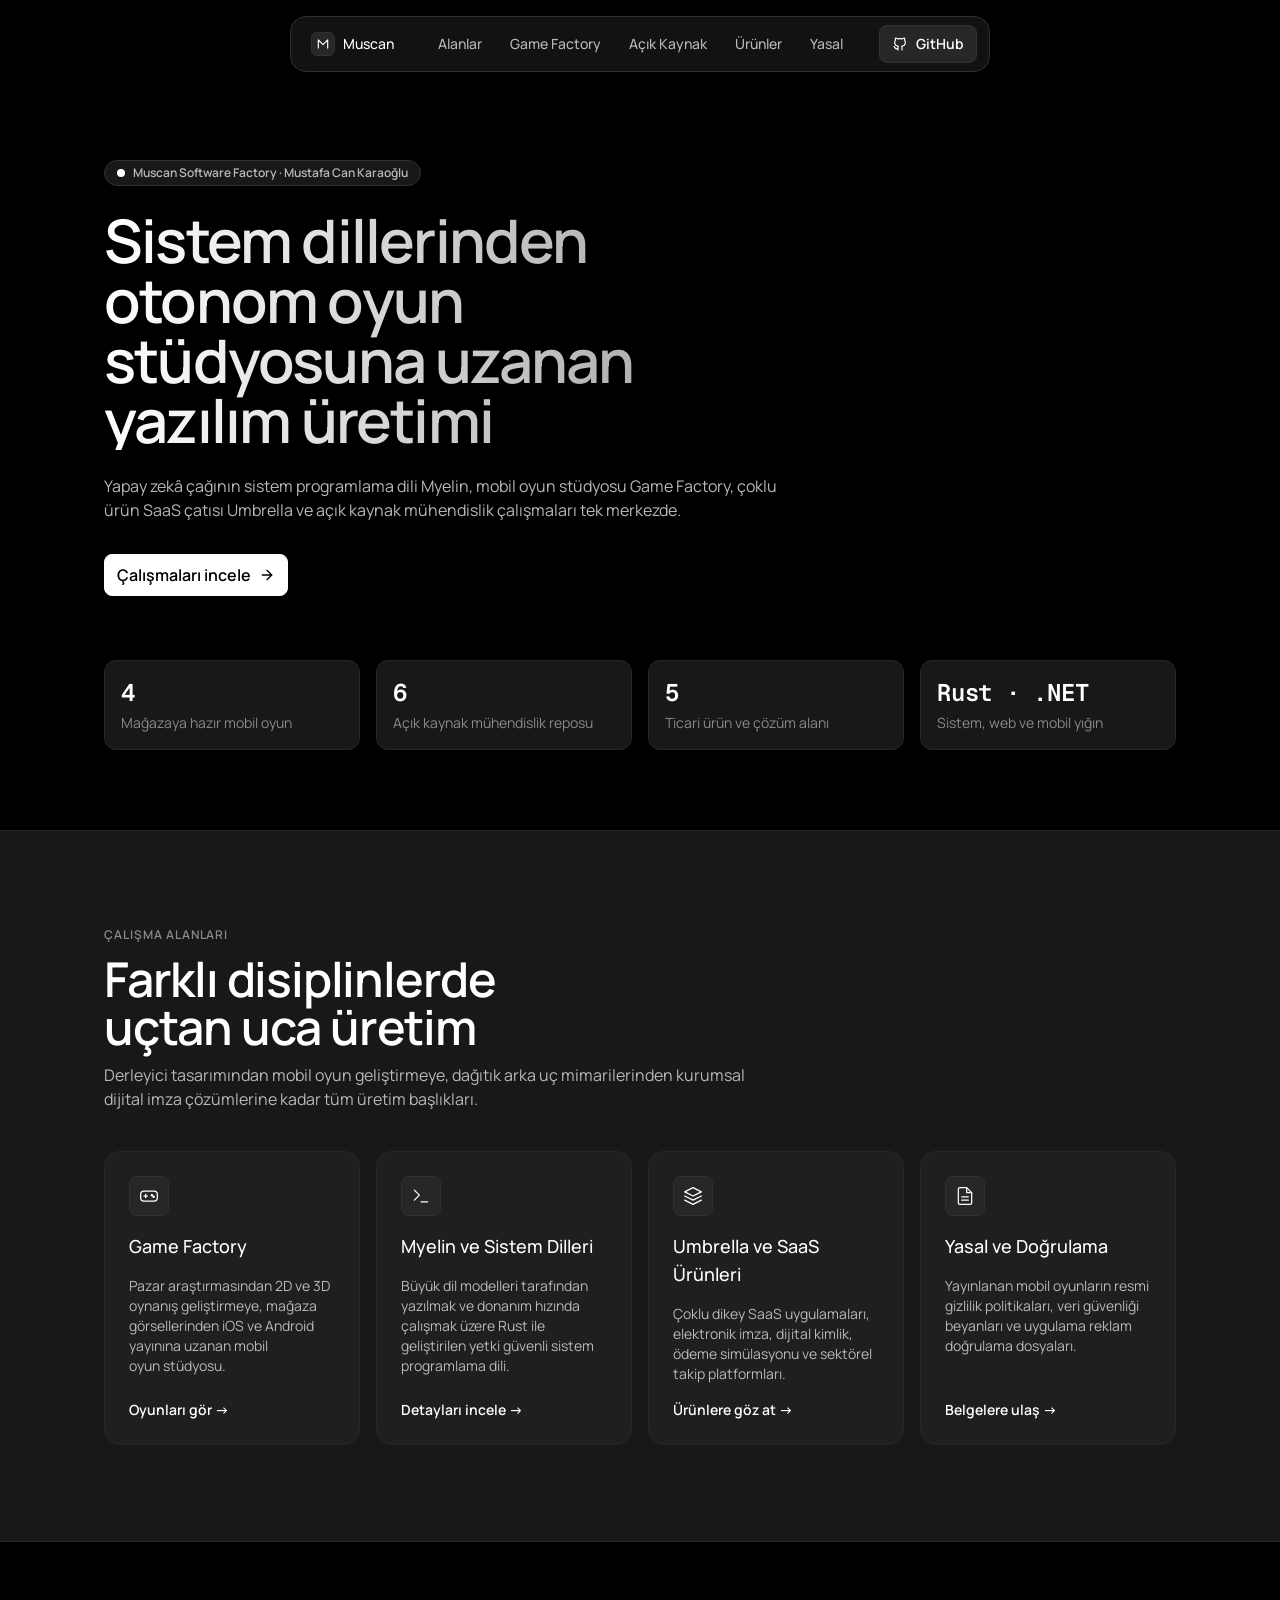
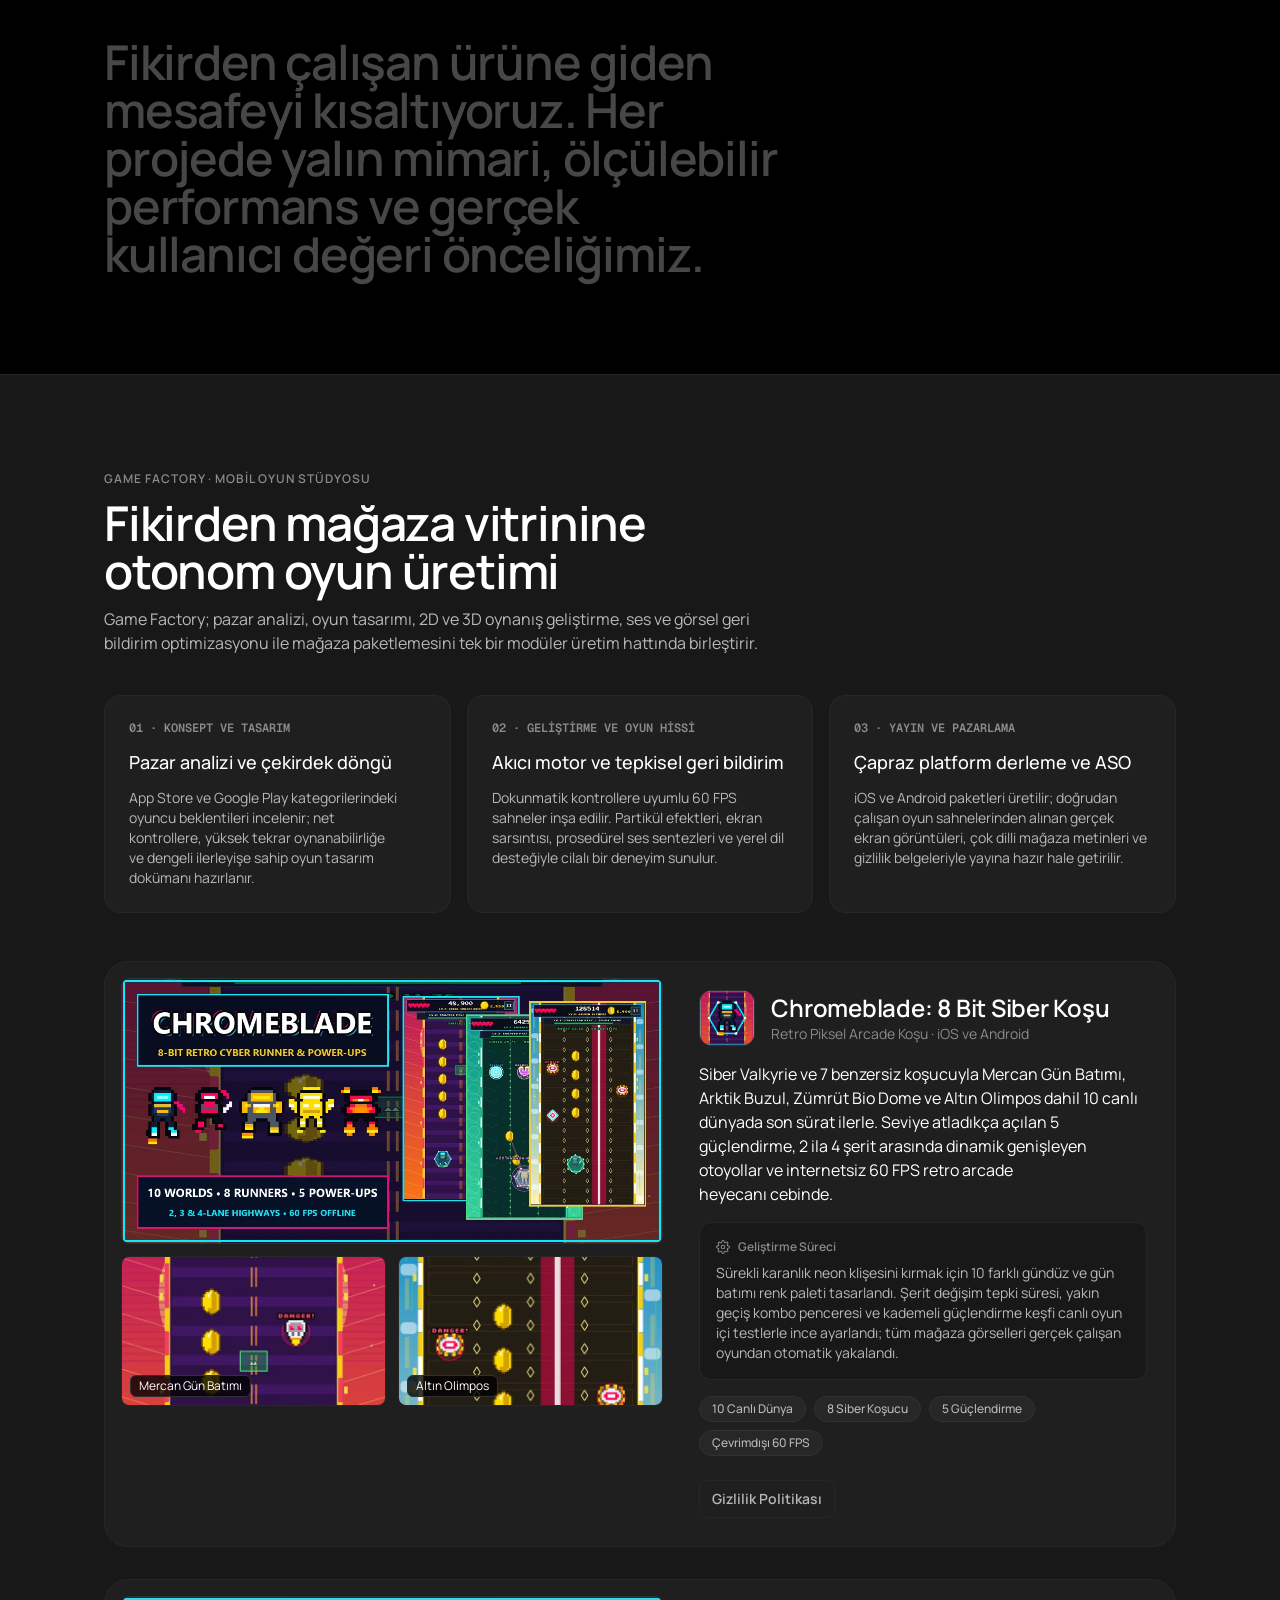
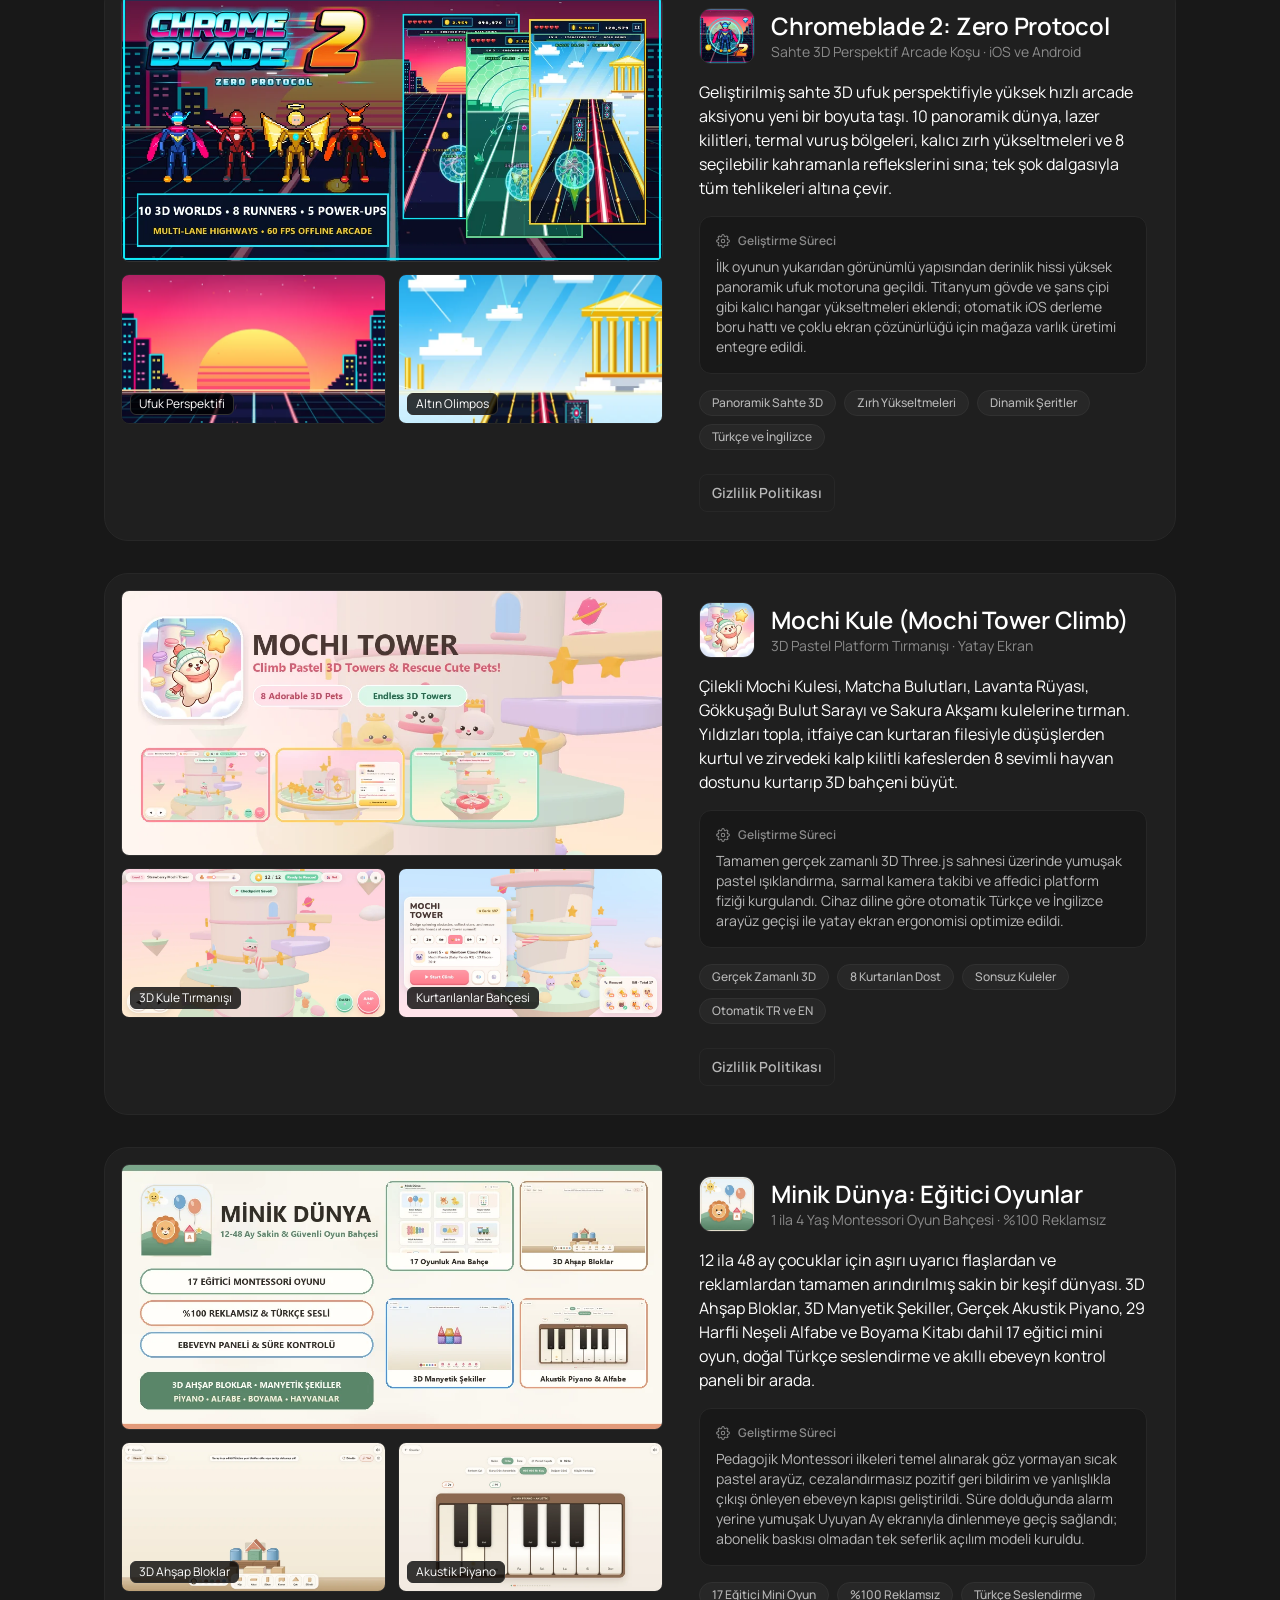
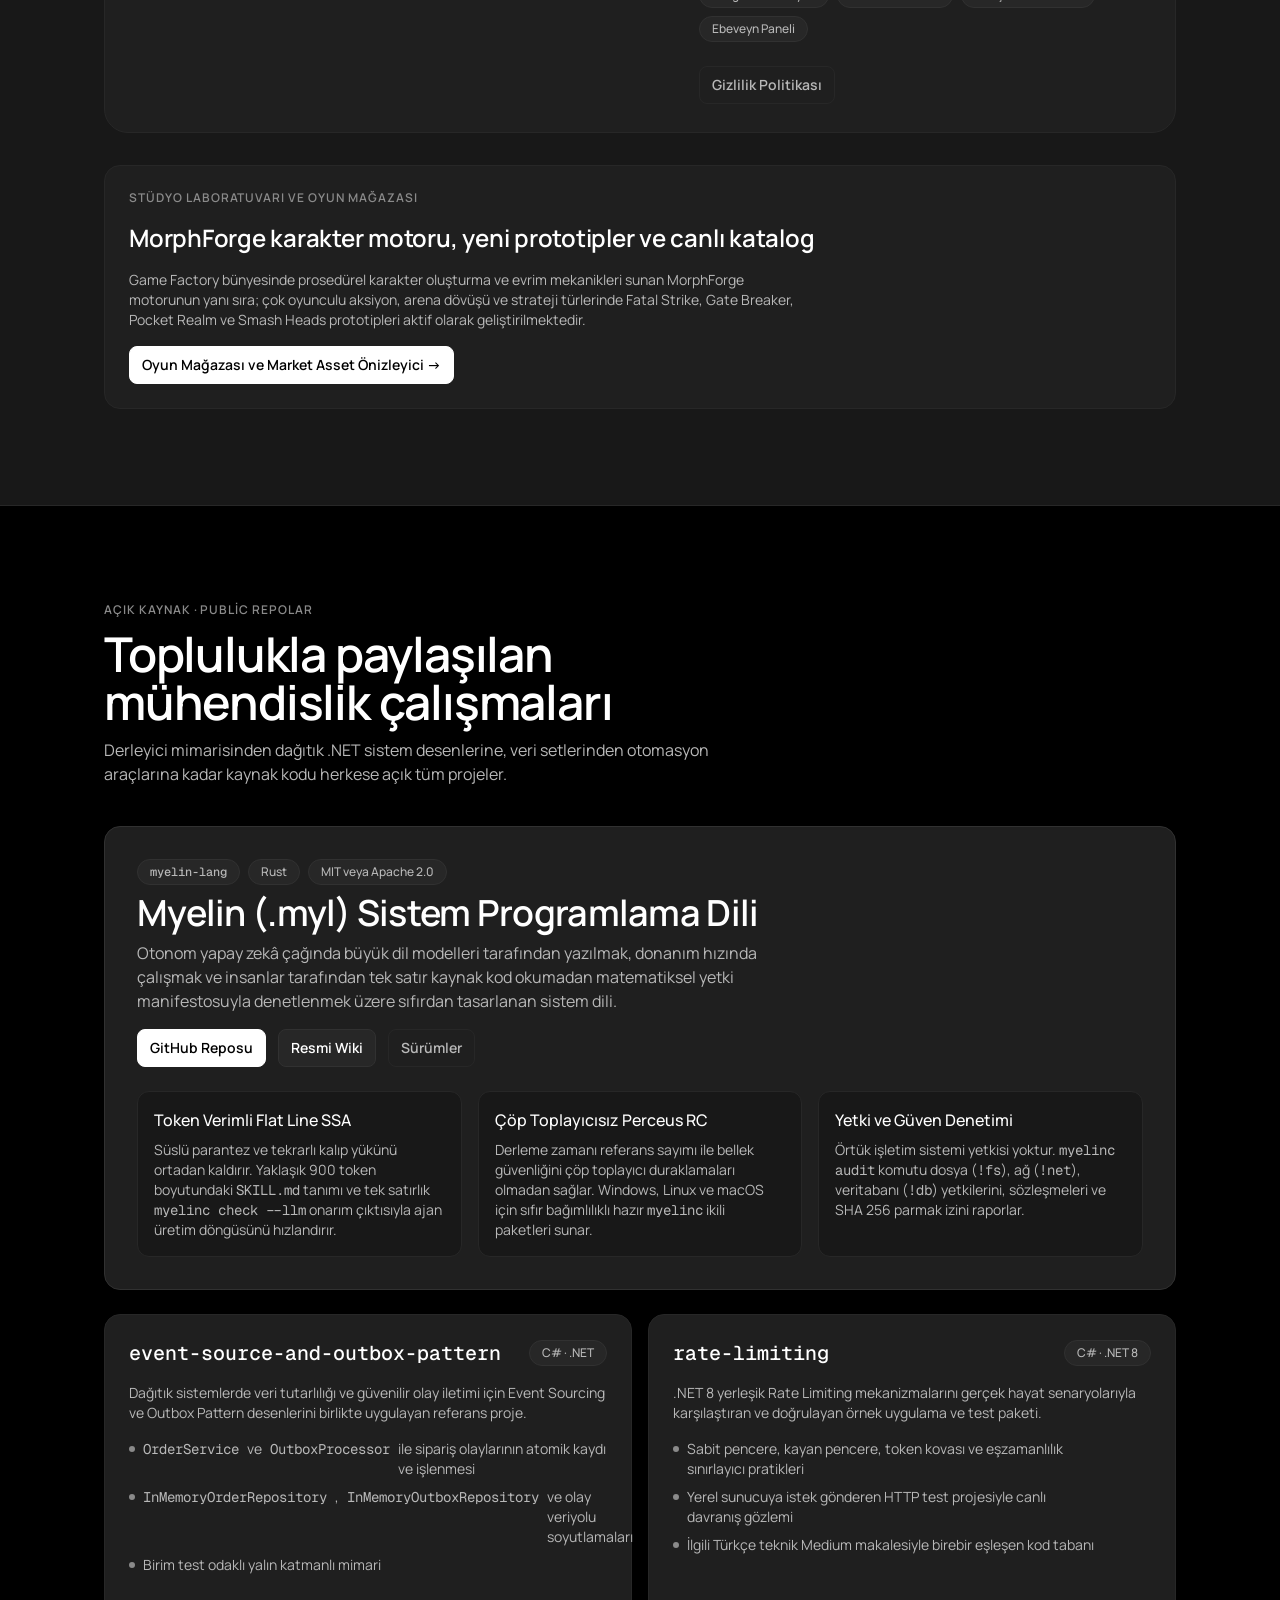
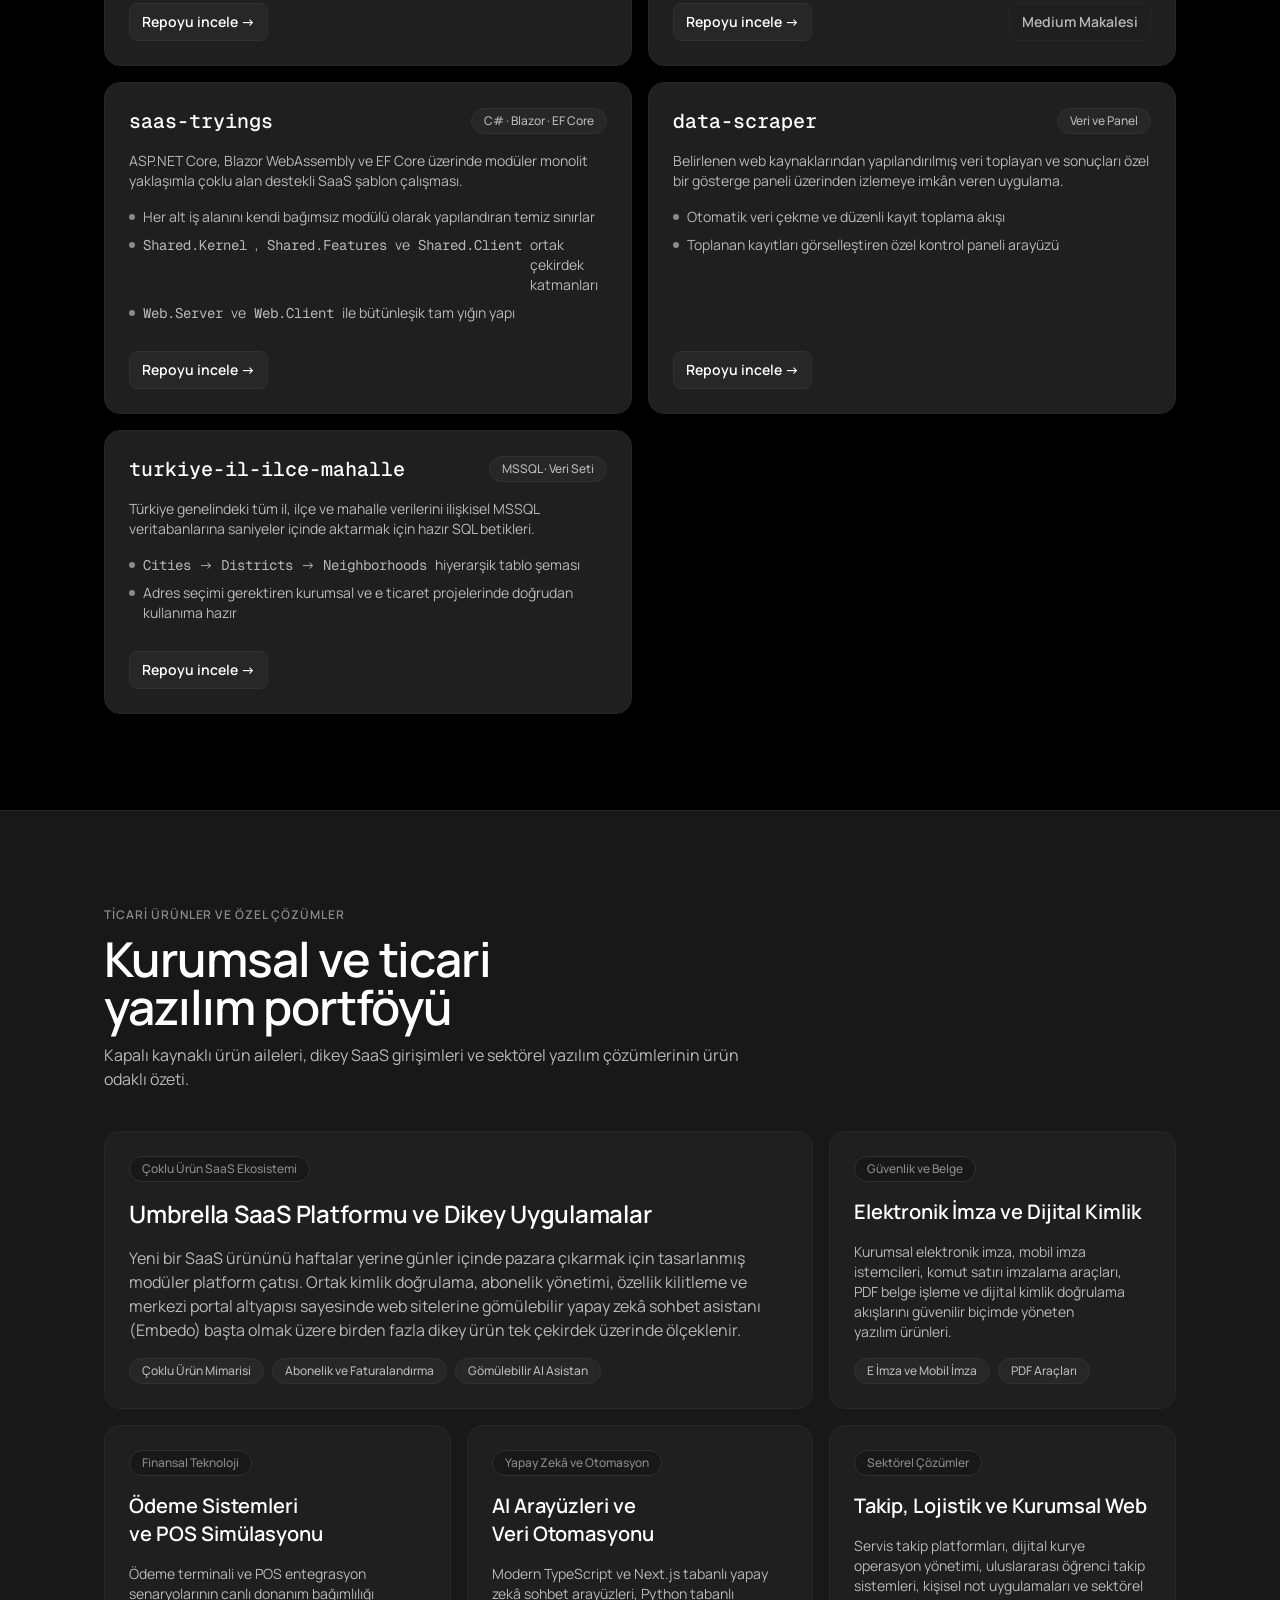
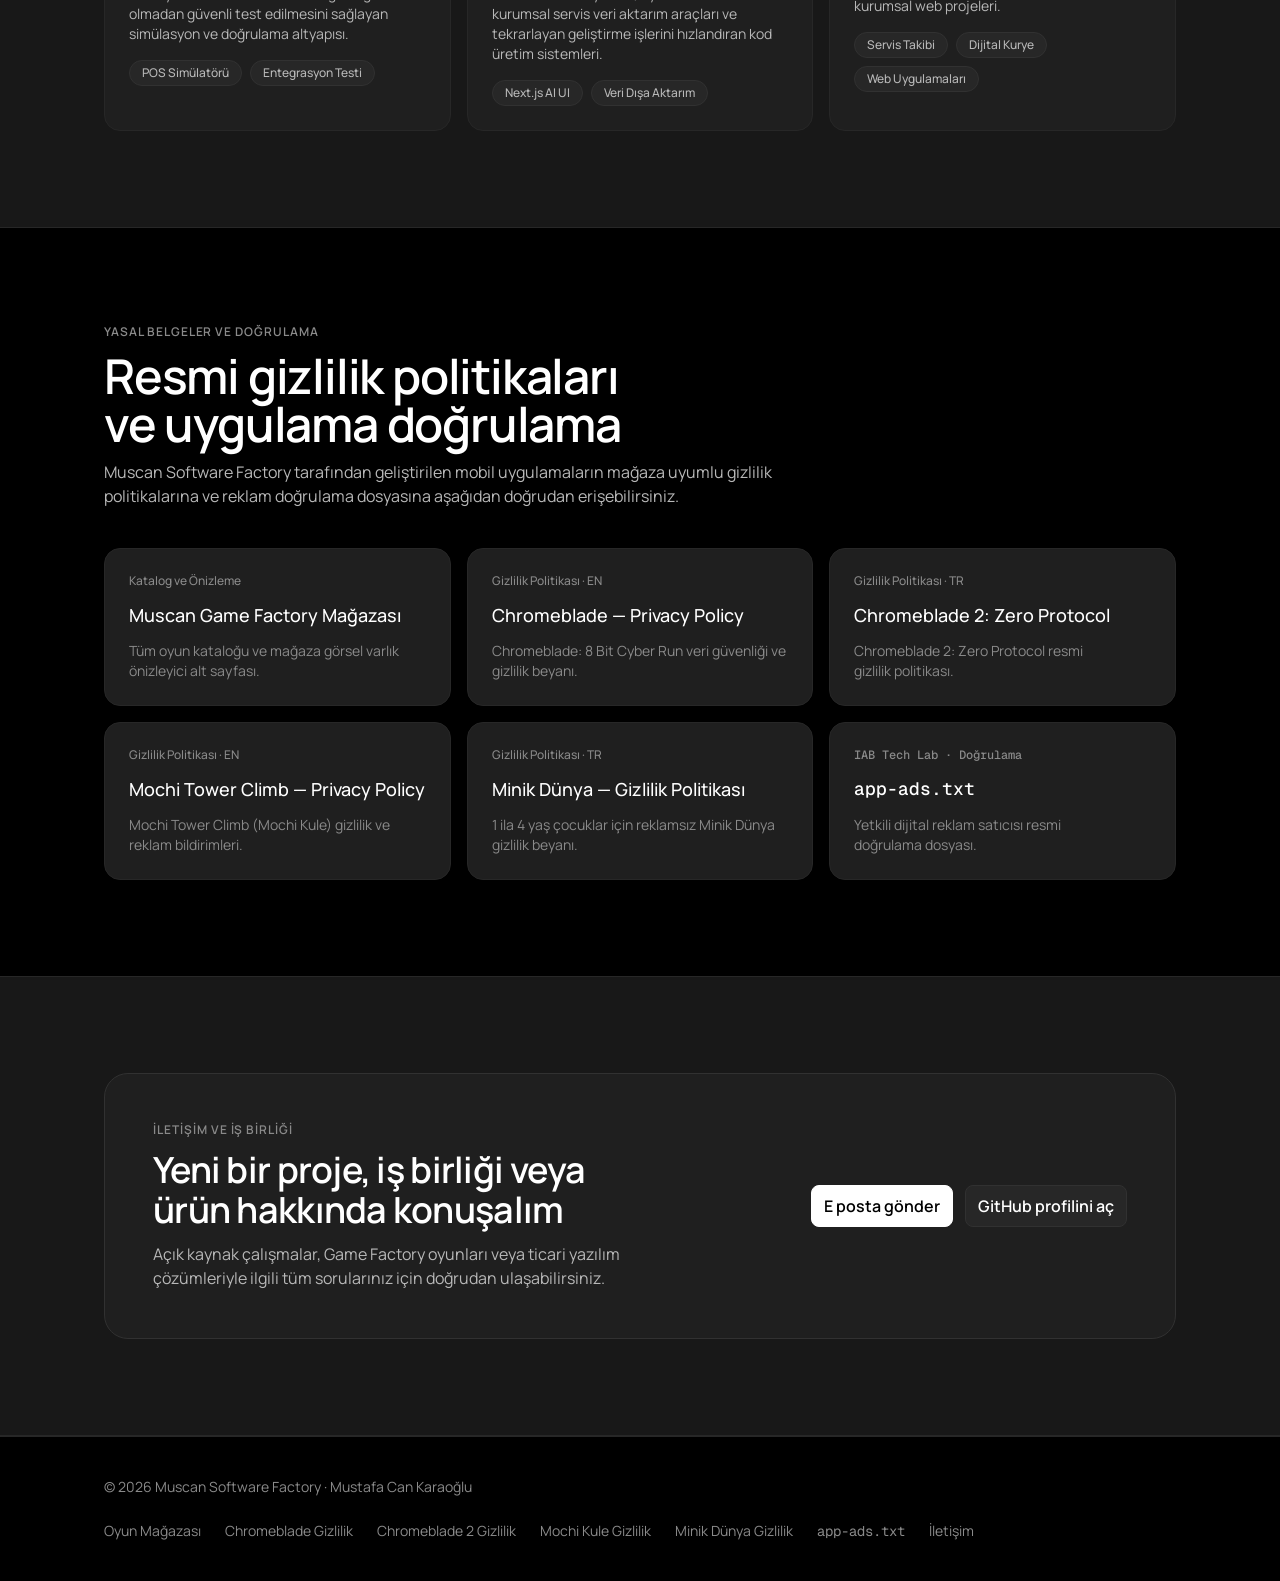
==== commit 072dddfb: "Merge store subpage and link Muscan Game Factory catalog on landing page" ====
--- a/index.html
+++ b/index.html
@@ -12,6 +12,8 @@
   <meta property="og:image" content="https://muscankaraoglu.github.io/assets/games/chromeblade2-feature.webp" />
   <meta name="twitter:card" content="summary_large_image" />
   <meta name="theme-color" content="#000000" />
+  <link rel="icon" type="image/png" href="store/app-icon.png" />
+  <link rel="apple-touch-icon" href="store/app-icon.png" />
   <link rel="icon" type="image/svg+xml" href="assets/favicon.svg" />
   <link rel="preconnect" href="https://fonts.googleapis.com" />
   <link rel="preconnect" href="https://fonts.gstatic.com" crossorigin />
@@ -464,11 +466,14 @@
 
         <!-- Studio Lab & Prototypes -->
         <div class="studio-lab reveal">
-          <span class="caption-3 section-kicker">Stüdyo Laboratuvarı ve Motor Teknolojileri</span>
-          <h3 class="heading-5">MorphForge karakter motoru ve yeni oyun prototipleri</h3>
+          <span class="caption-3 section-kicker">Stüdyo Laboratuvarı ve Oyun Mağazası</span>
+          <h3 class="heading-5">MorphForge karakter motoru, yeni prototipler ve canlı katalog</h3>
           <p class="body-6">
             Game Factory bünyesinde prosedürel karakter oluşturma ve evrim mekanikleri sunan MorphForge motorunun yanı sıra; çok oyunculu aksiyon, arena dövüşü ve strateji türlerinde Fatal Strike, Gate Breaker, Pocket Realm ve Smash Heads prototipleri aktif olarak geliştirilmektedir.
           </p>
+          <div class="cta-actions">
+            <a href="store/" class="btn btn-primary button-sm">Oyun Mağazası ve Market Asset Önizleyici →</a>
+          </div>
         </div>
       </div>
     </section>
@@ -694,6 +699,12 @@
         </div>
 
         <div class="legal-grid">
+          <a href="store/" class="legal-card reveal">
+            <span class="caption-4 legal-card-meta">Katalog ve Önizleme</span>
+            <span class="title-2">Muscan Game Factory Mağazası</span>
+            <span class="body-6 legal-card-meta">Tüm oyun kataloğu ve mağaza görsel varlık önizleyici alt sayfası.</span>
+          </a>
+
           <a href="privacy/chromeblade.html" class="legal-card reveal">
             <span class="caption-4 legal-card-meta">Gizlilik Politikası · EN</span>
             <span class="title-2">Chromeblade — Privacy Policy</span>
@@ -752,6 +763,7 @@
       <div class="footer-inner">
         <p class="caption-2 footer-copy">© 2026 Muscan Software Factory · Mustafa Can Karaoğlu</p>
         <ul class="footer-links caption-2">
+          <li><a href="store/">Oyun Mağazası</a></li>
           <li><a href="privacy/chromeblade.html">Chromeblade Gizlilik</a></li>
           <li><a href="privacy/chromeblade-2.html">Chromeblade 2 Gizlilik</a></li>
           <li><a href="privacy/mochi-tower.html">Mochi Kule Gizlilik</a></li>
